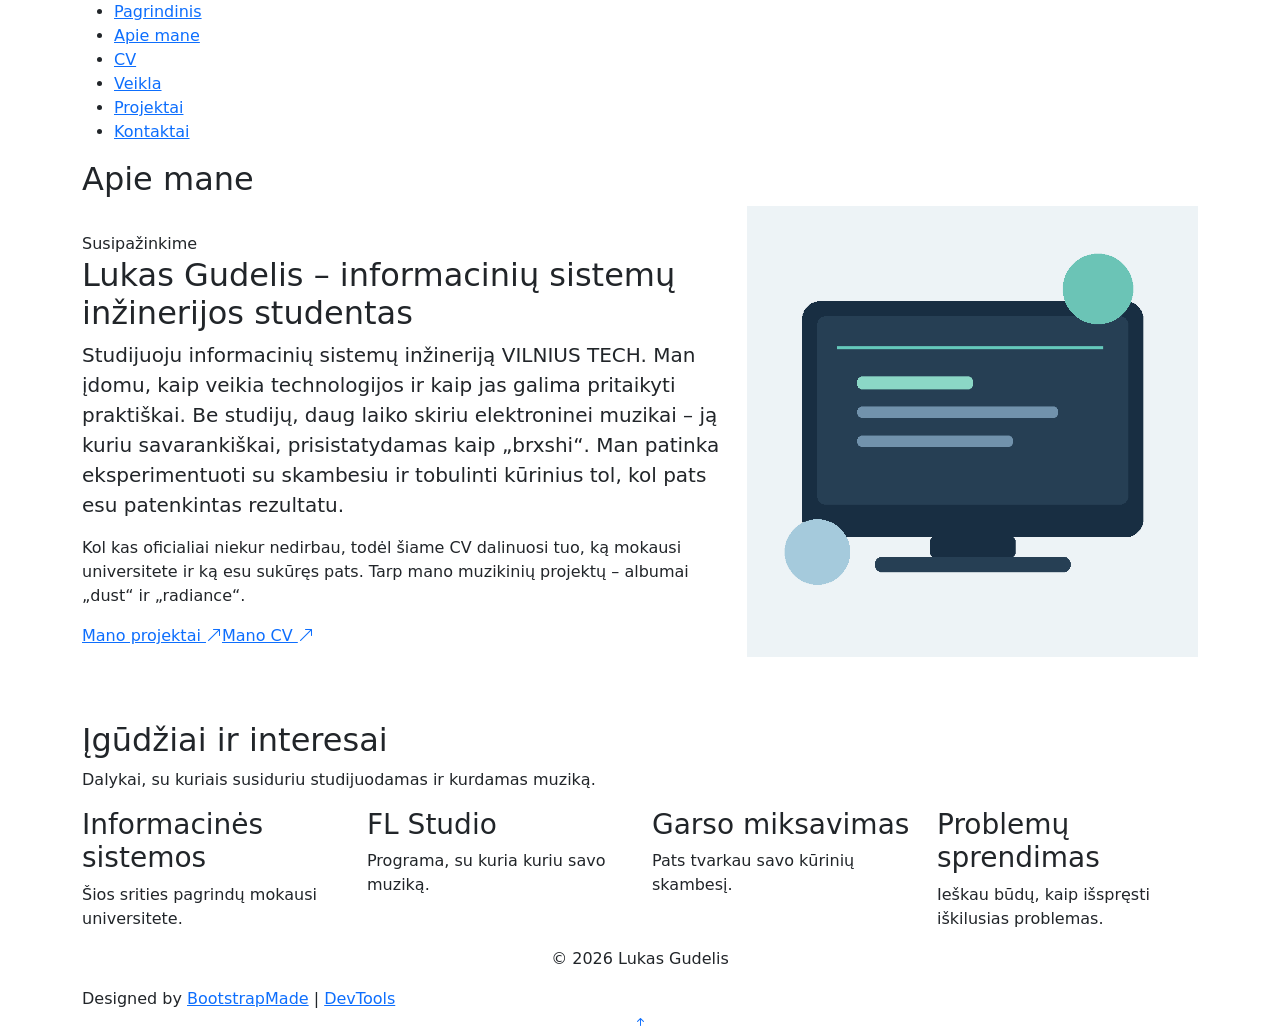
==== about.html @ fb1beeab "Pataisyti failai." ====
<!DOCTYPE html>

<html lang="lt">
<head>
<meta charset="utf-8"/>
<meta content="width=device-width, initial-scale=1.0" name="viewport"/>
<title>Apie mane – Lukas Gudelis</title>
<meta content="Lukas Gudelis CV puslapis" name="description"/>
<meta content="" name="keywords"/>
<!-- Favicons -->
<link href="assets/img/cv-favicon.png" rel="icon"/>
<link href="assets/img/apple-touch-icon.png" rel="apple-touch-icon"/>
<!-- Fonts -->
<link href="https://fonts.googleapis.com" rel="preconnect"/>
<link crossorigin="" href="https://fonts.gstatic.com" rel="preconnect"/>
<link href="https://fonts.googleapis.com/css2?family=Roboto:ital,wght@0,100;0,300;0,400;0,500;0,700;0,900;1,100;1,300;1,400;1,500;1,700;1,900&amp;family=Poppins:ital,wght@0,100;0,200;0,300;0,400;0,500;0,600;0,700;0,800;0,900;1,100;1,200;1,300;1,400;1,500;1,600;1,700;1,800;1,900&amp;family=Raleway:ital,wght@0,100;0,200;0,300;0,400;0,500;0,600;0,700;0,800;0,900;1,100;1,200;1,300;1,400;1,500;1,600;1,700;1,800;1,900&amp;display=swap" rel="stylesheet"/>
<!-- Vendor CSS Files -->
<link href="assets/vendor/bootstrap/css/bootstrap.min.css" rel="stylesheet"/>
<link href="assets/vendor/bootstrap-icons/bootstrap-icons.css" rel="stylesheet"/>
<link href="assets/vendor/aos/aos.css" rel="stylesheet"/>
<link href="assets/vendor/swiper/swiper-bundle.min.css" rel="stylesheet"/>
<link href="assets/vendor/glightbox/css/glightbox.min.css" rel="stylesheet"/>
<!-- Main CSS File -->
<link href="assets/css/main.css" rel="stylesheet"/>
<!-- =======================================================
  * Template Name: FolioOne
  * Template URL: https://bootstrapmade.com/folioone-bootstrap-portfolio-website-template/
  * Updated: Aug 23 2025 with Bootstrap v5.3.7
  * Author: BootstrapMade.com
  * License: https://bootstrapmade.com/license/
  ======================================================== -->
<meta content="Lukas Gudelis" name="author"/></head>
<body class="about-page">
<header class="header d-flex align-items-center light-background sticky-top" id="header">
<div class="container position-relative d-flex align-items-center justify-content-between">
<!-- <a href="index.html" class="logo d-flex align-items-center me-auto me-xl-0">
      <img src="assets/img/logo.webp" alt="">
      <h1 class="sitename">FolioOne</h1> 
    </a> -->
<nav class="navmenu" id="navmenu">
<ul>
<li><a href="index.html">Pagrindinis</a></li>
<li><a class="active" href="about.html">Apie mane</a></li>
<li><a href="resume.html">CV</a></li>
<li><a href="services.html">Veikla</a></li>
<li><a href="portfolio.html">Projektai</a></li>
<li><a href="contact.html">Kontaktai</a></li>
</ul>
<i class="mobile-nav-toggle d-xl-none bi bi-list"></i>
</nav>
<div class="header-social-links">




</div>
</div>
</header>
<main class="main"><section class="about section" id="about"><div class="container section-title" data-aos="fade-up"><h2>Apie mane</h2></div><div class="container" data-aos="fade-up"><div class="row align-items-center justify-content-between gy-5 mb-5"><div class="col-lg-7"><div class="intro-content"><span class="eyebrow">Susipažinkime</span><h2 class="headline">Lukas Gudelis – informacinių sistemų inžinerijos studentas</h2><p class="lead">Studijuoju informacinių sistemų inžineriją VILNIUS TECH. Man įdomu, kaip veikia technologijos ir kaip jas galima pritaikyti praktiškai. Be studijų, daug laiko skiriu elektroninei muzikai – ją kuriu savarankiškai, prisistatydamas kaip „brxshi“. Man patinka eksperimentuoti su skambesiu ir tobulinti kūrinius tol, kol pats esu patenkintas rezultatu.</p><p>Kol kas oficialiai niekur nedirbau, todėl šiame CV dalinuosi tuo, ką mokausi universitete ir ką esu sukūręs pats. Tarp mano muzikinių projektų – albumai „dust“ ir „radiance“.</p><div class="cta-group"><a class="btn-ghost" href="portfolio.html">Mano projektai <i class="bi bi-arrow-up-right"></i></a><a class="link-underline" href="resume.html">Mano CV <i class="bi bi-arrow-up-right"></i></a></div></div></div><div class="col-lg-5"><figure class="profile-figure text-center text-lg-end"><img alt="Informacinių technologijų iliustracija" class="img-fluid profile-photo" src="assets/img/cv-illustration.png"/></figure></div></div></div></section><section class="skills section"><div class="container section-title"><h2>Įgūdžiai ir interesai</h2><p>Dalykai, su kuriais susiduriu studijuodamas ir kurdamas muziką.</p></div><div class="container"><div class="row g-4"><div class="col-md-6 col-lg-3"><div class="skill-box"><h3>Informacinės sistemos</h3><p>Šios srities pagrindų mokausi universitete.</p></div></div><div class="col-md-6 col-lg-3"><div class="skill-box"><h3>FL Studio</h3><p>Programa, su kuria kuriu savo muziką.</p></div></div><div class="col-md-6 col-lg-3"><div class="skill-box"><h3>Garso miksavimas</h3><p>Pats tvarkau savo kūrinių skambesį.</p></div></div><div class="col-md-6 col-lg-3"><div class="skill-box"><h3>Problemų sprendimas</h3><p>Ieškau būdų, kaip išspręsti iškilusias problemas.</p></div></div></div></div></section></main>
<footer class="footer" id="footer">
<div class="container">
<div class="copyright text-center">
<p>© 2026 Lukas Gudelis</p>
</div>
<div class="social-links d-flex justify-content-center">




</div>
<div class="credits">
<!-- All the links in the footer should remain intact. -->
<!-- You can delete the links only if you've purchased the pro version. -->
<!-- Licensing information: https://bootstrapmade.com/license/ -->
<!-- Purchase the pro version with working PHP/AJAX contact form: [buy-url] -->
        Designed by <a href="https://bootstrapmade.com/">BootstrapMade</a> | <a href="https://bootstrapmade.com/tools/">DevTools</a>
</div>
</div>
</footer>
<!-- Scroll Top -->
<a class="scroll-top d-flex align-items-center justify-content-center" href="#" id="scroll-top"><i class="bi bi-arrow-up-short"></i></a>
<!-- Preloader -->
<div id="preloader"></div>
<!-- Vendor JS Files -->
<script src="assets/vendor/bootstrap/js/bootstrap.bundle.min.js"></script>
<script src="assets/vendor/php-email-form/validate.js"></script>
<script src="assets/vendor/aos/aos.js"></script>
<script src="assets/vendor/typed.js/typed.umd.js"></script>
<script src="assets/vendor/waypoints/noframework.waypoints.js"></script>
<script src="assets/vendor/purecounter/purecounter_vanilla.js"></script>
<script src="assets/vendor/swiper/swiper-bundle.min.js"></script>
<script src="assets/vendor/imagesloaded/imagesloaded.pkgd.min.js"></script>
<script src="assets/vendor/isotope-layout/isotope.pkgd.min.js"></script>
<script src="assets/vendor/glightbox/js/glightbox.min.js"></script>
<!-- Main JS File -->
<script src="assets/js/main.js"></script>
</body>
</html>
---- assets/css/main.css ----
/**
* Template Name: FolioOne
* Template URL: https://bootstrapmade.com/folioone-bootstrap-portfolio-website-template/
* Updated: Aug 23 2025 with Bootstrap v5.3.7
* Author: BootstrapMade.com
* License: https://bootstrapmade.com/license/
*/

/*--------------------------------------------------------------
# Font & Color Variables
# Help: https://bootstrapmade.com/color-system/
--------------------------------------------------------------*/
/* Fonts */
:root {
  --default-font: "Roboto",  system-ui, -apple-system, "Segoe UI", Roboto, "Helvetica Neue", Arial, "Noto Sans", "Liberation Sans", sans-serif, "Apple Color Emoji", "Segoe UI Emoji", "Segoe UI Symbol", "Noto Color Emoji";
  --heading-font: "Raleway",  sans-serif;
  --nav-font: "Poppins",  sans-serif;
}

/* Global Colors - The following color variables are used throughout the website. Updating them here will change the color scheme of the entire website */
:root { 
  --background-color: #101a20; /* Background color for the entire website, including individual sections */
  --default-color: #e7f2f7; /* Default color used for the majority of the text content across the entire website */
  --heading-color: #ffffff; /* Color for headings, subheadings and title throughout the website */
  --accent-color: #1387c1; /* Accent color that represents your brand on the website. It's used for buttons, links, and other elements that need to stand out */
  --surface-color: #141f26; /* The surface color is used as a background of boxed elements within sections, such as cards, icon boxes, or other elements that require a visual separation from the global background. */
  --contrast-color: #ffffff; /* Contrast color for text, ensuring readability against backgrounds of accent, heading, or default colors. */
}

/* Nav Menu Colors - The following color variables are used specifically for the navigation menu. They are separate from the global colors to allow for more customization options */
:root {
  --nav-color: #ffffff;  /* The default color of the main navmenu links */
  --nav-hover-color: #1387c1; /* Applied to main navmenu links when they are hovered over or active */
  --nav-mobile-background-color: #213642; /* Used as the background color for mobile navigation menu */
  --nav-dropdown-background-color: #051117; /* Used as the background color for dropdown items that appear when hovering over primary navigation items */
  --nav-dropdown-color: #e7f2f7; /* Used for navigation links of the dropdown items in the navigation menu. */
  --nav-dropdown-hover-color: #1387c1; /* Similar to --nav-hover-color, this color is applied to dropdown navigation links when they are hovered over. */
}

/* Color Presets - These classes override global colors when applied to any section or element, providing reuse of the sam color scheme. */

.light-background {
  --background-color: #142027;
  --surface-color: #325264;
}

.dark-background {
  --background-color: #0b1419;
  --default-color: #ffffff;
  --heading-color: #ffffff;
  --surface-color: #252525;
  --contrast-color: #ffffff;
}

/* Smooth scroll */
:root {
  scroll-behavior: smooth;
}

/*--------------------------------------------------------------
# General Styling & Shared Classes
--------------------------------------------------------------*/
body {
  color: var(--default-color);
  background-color: var(--background-color);
  font-family: var(--default-font);
}

a {
  color: var(--accent-color);
  text-decoration: none;
  transition: 0.3s;
}

a:hover {
  color: color-mix(in srgb, var(--accent-color), transparent 25%);
  text-decoration: none;
}

h1,
h2,
h3,
h4,
h5,
h6 {
  color: var(--heading-color);
  font-family: var(--heading-font);
}

/* PHP Email Form Messages
------------------------------*/
.php-email-form .error-message {
  display: none;
  background: #df1529;
  color: #ffffff;
  text-align: left;
  padding: 15px;
  margin-bottom: 24px;
  font-weight: 600;
}

.php-email-form .sent-message {
  display: none;
  color: #ffffff;
  background: #059652;
  text-align: center;
  padding: 15px;
  margin-bottom: 24px;
  font-weight: 600;
}

.php-email-form .loading {
  display: none;
  background: var(--surface-color);
  text-align: center;
  padding: 15px;
  margin-bottom: 24px;
}

.php-email-form .loading:before {
  content: "";
  display: inline-block;
  border-radius: 50%;
  width: 24px;
  height: 24px;
  margin: 0 10px -6px 0;
  border: 3px solid var(--accent-color);
  border-top-color: var(--surface-color);
  animation: php-email-form-loading 1s linear infinite;
}

@keyframes php-email-form-loading {
  0% {
    transform: rotate(0deg);
  }

  100% {
    transform: rotate(360deg);
  }
}

/*--------------------------------------------------------------
# Global Header
--------------------------------------------------------------*/
.header {
  --background-color: rgba(255, 255, 255, 0);
  color: var(--default-color);
  background-color: var(--background-color);
  padding: 15px 0;
  transition: all 0.5s;
  z-index: 997;
  border-bottom: 1px solid color-mix(in srgb, var(--default-color), transparent 92%);
}

.header .logo {
  line-height: 1;
}

.header .logo img {
  max-height: 36px;
  margin-right: 8px;
}

.header .logo h1 {
  font-size: 32px;
  margin: 0;
  font-weight: 400;
  color: var(--heading-color);
}

.header .header-social-links {
  padding-right: 15px;
}

.header .header-social-links a {
  color: color-mix(in srgb, var(--default-color), transparent 40%);
  padding-left: 6px;
  display: inline-block;
  transition: 0.3s;
  font-size: 16px;
}

.header .header-social-links a:hover {
  color: var(--default-color);
}

.header .header-social-links a i {
  line-height: 0px;
}

@media (max-width: 1200px) {
  .header .logo {
    order: 1;
  }

  .header .header-social-links {
    order: 2;
  }

  .header .navmenu {
    order: 3;
  }
}

/* Global Header on Scroll
------------------------------*/
.scrolled .header {
  --background-color: rgba(16, 26, 32, 0.9);
}

/*--------------------------------------------------------------
# Navigation Menu
--------------------------------------------------------------*/
/* Desktop Navigation */
@media (min-width: 1200px) {
  .navmenu {
    padding: 0;
  }

  .navmenu ul {
    margin: 0;
    padding: 0;
    display: flex;
    list-style: none;
    align-items: center;
  }

  .navmenu li {
    position: relative;
  }

  .navmenu>ul>li {
    white-space: nowrap;
    padding: 15px 28px 15px 0;
  }

  .navmenu>ul>li:last-child {
    padding-right: 0;
  }

  .navmenu a,
  .navmenu a:focus {
    color: var(--nav-color);
    font-size: 15px;
    padding: 0 2px;
    font-family: var(--nav-font);
    font-weight: 400;
    display: flex;
    align-items: center;
    justify-content: space-between;
    white-space: nowrap;
    transition: 0.3s;
    position: relative;
  }

  .navmenu a i,
  .navmenu a:focus i {
    font-size: 12px;
    line-height: 0;
    margin-left: 5px;
    transition: 0.3s;
  }

  .navmenu>ul>li>a:before {
    content: "";
    position: absolute;
    height: 2px;
    bottom: -6px;
    left: 0;
    background-color: var(--nav-hover-color);
    visibility: hidden;
    width: 0px;
    transition: all 0.3s ease-in-out 0s;
  }

  .navmenu a:hover:before,
  .navmenu li:hover>a:before,
  .navmenu .active:before {
    visibility: visible;
    width: 25px;
  }

  .navmenu li:hover>a,
  .navmenu .active,
  .navmenu .active:focus {
    color: var(--nav-hover-color);
  }

  .navmenu .dropdown ul {
    margin: 0;
    padding: 10px 0;
    background: var(--nav-dropdown-background-color);
    display: block;
    position: absolute;
    visibility: hidden;
    left: -5px;
    top: 130%;
    opacity: 0;
    transition: 0.3s;
    border-radius: 4px;
    z-index: 99;
    box-shadow: 0px 0px 30px rgba(0, 0, 0, 0.1);
  }

  .navmenu .dropdown ul li {
    min-width: 200px;
  }

  .navmenu .dropdown ul a {
    padding: 10px 20px;
    font-size: 15px;
    text-transform: none;
    color: var(--nav-dropdown-color);
  }

  .navmenu .dropdown ul a i {
    font-size: 12px;
  }

  .navmenu .dropdown ul a:hover,
  .navmenu .dropdown ul .active:hover,
  .navmenu .dropdown ul li:hover>a {
    color: var(--nav-dropdown-hover-color);
  }

  .navmenu .dropdown:hover>ul {
    opacity: 1;
    top: 100%;
    visibility: visible;
  }

  .navmenu .dropdown .dropdown ul {
    top: 0;
    left: -90%;
    visibility: hidden;
  }

  .navmenu .dropdown .dropdown:hover>ul {
    opacity: 1;
    top: 0;
    left: -100%;
    visibility: visible;
  }
}

/* Mobile Navigation */
@media (max-width: 1199px) {
  .mobile-nav-toggle {
    color: var(--nav-color);
    font-size: 28px;
    line-height: 0;
    margin-right: 10px;
    cursor: pointer;
    transition: color 0.3s;
  }

  .navmenu {
    padding: 0;
    z-index: 9997;
  }

  .navmenu ul {
    display: none;
    list-style: none;
    position: absolute;
    inset: 60px 20px 20px 20px;
    padding: 10px 0;
    margin: 0;
    border-radius: 6px;
    background-color: var(--nav-mobile-background-color);
    border: 1px solid color-mix(in srgb, var(--default-color), transparent 90%);
    box-shadow: none;
    overflow-y: auto;
    transition: 0.3s;
    z-index: 9998;
  }

  .navmenu a,
  .navmenu a:focus {
    color: var(--nav-dropdown-color);
    padding: 10px 20px;
    font-family: var(--nav-font);
    font-size: 17px;
    font-weight: 500;
    display: flex;
    align-items: center;
    justify-content: space-between;
    white-space: nowrap;
    transition: 0.3s;
  }

  .navmenu a i,
  .navmenu a:focus i {
    font-size: 12px;
    line-height: 0;
    margin-left: 5px;
    width: 30px;
    height: 30px;
    display: flex;
    align-items: center;
    justify-content: center;
    border-radius: 50%;
    transition: 0.3s;
    background-color: color-mix(in srgb, var(--accent-color), transparent 90%);
  }

  .navmenu a i:hover,
  .navmenu a:focus i:hover {
    background-color: var(--accent-color);
    color: var(--contrast-color);
  }

  .navmenu a:hover,
  .navmenu .active,
  .navmenu .active:focus {
    color: var(--nav-dropdown-hover-color);
  }

  .navmenu .active i,
  .navmenu .active:focus i {
    background-color: var(--accent-color);
    color: var(--contrast-color);
    transform: rotate(180deg);
  }

  .navmenu .dropdown ul {
    position: static;
    display: none;
    z-index: 99;
    padding: 10px 0;
    margin: 10px 20px;
    background-color: var(--nav-dropdown-background-color);
    transition: all 0.5s ease-in-out;
  }

  .navmenu .dropdown ul ul {
    background-color: rgba(33, 37, 41, 0.1);
  }

  .navmenu .dropdown>.dropdown-active {
    display: block;
    background-color: rgba(33, 37, 41, 0.03);
  }

  .mobile-nav-active {
    overflow: hidden;
  }

  .mobile-nav-active .mobile-nav-toggle {
    color: #fff;
    position: absolute;
    font-size: 32px;
    top: 15px;
    right: 15px;
    margin-right: 0;
    z-index: 9999;
  }

  .mobile-nav-active .navmenu {
    position: fixed;
    overflow: hidden;
    inset: 0;
    background: rgba(33, 37, 41, 0.8);
    transition: 0.3s;
  }

  .mobile-nav-active .navmenu>ul {
    display: block;
  }
}

/*--------------------------------------------------------------
# Global Footer
--------------------------------------------------------------*/
.footer {
  color: var(--default-color);
  background-color: var(--background-color);
  font-size: 14px;
  padding: 40px 0;
  position: relative;
  border-top: 1px solid color-mix(in srgb, var(--default-color), transparent 92%);
}

.footer .copyright p {
  margin-bottom: 0;
}

.footer .social-links {
  margin-top: 20px;
}

.footer .social-links a {
  display: flex;
  align-items: center;
  justify-content: center;
  width: 40px;
  height: 40px;
  border-radius: 50%;
  border: 1px solid color-mix(in srgb, var(--default-color), transparent 50%);
  font-size: 16px;
  color: color-mix(in srgb, var(--default-color), transparent 50%);
  margin: 0 5px;
  transition: 0.3s;
}

.footer .social-links a:hover {
  color: var(--accent-color);
  border-color: var(--accent-color);
}

.footer .credits {
  margin-top: 10px;
  font-size: 13px;
  text-align: center;
}

/*--------------------------------------------------------------
# Preloader
--------------------------------------------------------------*/
#preloader {
  position: fixed;
  inset: 0;
  z-index: 9999;
  overflow: hidden;
  background-color: var(--background-color);
  transition: all 0.6s ease-out;
  width: 100%;
  height: 100vh;
}

#preloader:before,
#preloader:after {
  content: "";
  position: absolute;
  border: 4px solid var(--accent-color);
  border-radius: 50%;
  animation: animate-preloader 2s cubic-bezier(0, 0.2, 0.8, 1) infinite;
}

#preloader:after {
  animation-delay: -0.5s;
}

@keyframes animate-preloader {
  0% {
    width: 10px;
    height: 10px;
    top: calc(50% - 5px);
    left: calc(50% - 5px);
    opacity: 1;
  }

  100% {
    width: 72px;
    height: 72px;
    top: calc(50% - 36px);
    left: calc(50% - 36px);
    opacity: 0;
  }
}

/*--------------------------------------------------------------
# Scroll Top Button
--------------------------------------------------------------*/
.scroll-top {
  position: fixed;
  visibility: hidden;
  opacity: 0;
  right: 15px;
  bottom: -15px;
  z-index: 99999;
  background-color: var(--accent-color);
  width: 44px;
  height: 44px;
  border-radius: 50px;
  transition: all 0.4s;
}

.scroll-top i {
  font-size: 24px;
  color: var(--contrast-color);
  line-height: 0;
}

.scroll-top:hover {
  background-color: color-mix(in srgb, var(--accent-color), transparent 20%);
  color: var(--contrast-color);
}

.scroll-top.active {
  visibility: visible;
  opacity: 1;
  bottom: 15px;
}

/*--------------------------------------------------------------
# Disable aos animation delay on mobile devices
--------------------------------------------------------------*/
@media screen and (max-width: 768px) {
  [data-aos-delay] {
    transition-delay: 0 !important;
  }
}

/*--------------------------------------------------------------
# Global Page Titles & Breadcrumbs
--------------------------------------------------------------*/
.page-title {
  color: var(--default-color);
  background-color: var(--background-color);
  position: relative;
}

.page-title .heading {
  padding: 80px 0;
  border-top: 1px solid color-mix(in srgb, var(--default-color), transparent 90%);
}

.page-title .heading h1 {
  font-size: 38px;
  font-weight: 700;
}

.page-title nav {
  background-color: color-mix(in srgb, var(--default-color), transparent 96%);
  padding: 20px 0;
}

.page-title nav ol {
  display: flex;
  flex-wrap: wrap;
  list-style: none;
  padding: 0;
  margin: 0;
  font-size: 16px;
  font-weight: 400;
}

.page-title nav ol li+li {
  padding-left: 10px;
}

.page-title nav ol li+li::before {
  content: "/";
  display: inline-block;
  padding-right: 10px;
  color: color-mix(in srgb, var(--default-color), transparent 70%);
}

/*--------------------------------------------------------------
# Global Sections
--------------------------------------------------------------*/
section,
.section {
  color: var(--default-color);
  background-color: var(--background-color);
  padding: 60px 0;
  scroll-margin-top: 100px;
  overflow: clip;
}

@media (max-width: 1199px) {

  section,
  .section {
    scroll-margin-top: 66px;
  }
}

/*--------------------------------------------------------------
# Global Section Titles
--------------------------------------------------------------*/
.section-title {
  text-align: center;
  padding-bottom: 60px;
  position: relative;
}

.section-title h2 {
  font-size: 3.5rem;
  font-weight: 400;
  line-height: 1.2;
  color: var(--heading-color);
  margin-bottom: 1.5rem;
  letter-spacing: -1px;
}

@media (max-width: 768px) {
  .section-title h2 {
    font-size: 2.5rem;
  }
}

.section-title p {
  font-size: 1.125rem;
  line-height: 1.8;
  color: color-mix(in srgb, var(--default-color), transparent 25%);
  max-width: 900px;
  margin: 0 auto;
  text-wrap: balance;
}

/*--------------------------------------------------------------
# Hero Section
--------------------------------------------------------------*/
.hero {
  padding: 80px 0;
  min-height: 100vh;
  display: flex;
  align-items: center;
}

.hero .hero-content h1 {
  font-size: 3.5rem;
  font-weight: 700;
  margin-bottom: 1rem;
  line-height: 1.2;
}

.hero .hero-content h1 .highlight {
  color: var(--accent-color);
  position: relative;
}

.hero .hero-content h1 .highlight::after {
  content: "";
  position: absolute;
  bottom: 0;
  left: 0;
  width: 100%;
  height: 3px;
  background: linear-gradient(90deg, var(--accent-color), color-mix(in srgb, var(--accent-color), transparent 50%));
  border-radius: 2px;
}

@media (max-width: 768px) {
  .hero .hero-content h1 {
    font-size: 2.5rem;
  }
}

.hero .hero-content h2 {
  font-size: 1.5rem;
  font-weight: 400;
  margin-bottom: 2rem;
  color: color-mix(in srgb, var(--default-color), transparent 20%);
}

.hero .hero-content h2 .typed {
  color: var(--accent-color);
  font-weight: 600;
}

@media (max-width: 768px) {
  .hero .hero-content h2 {
    font-size: 1.25rem;
  }
}

.hero .hero-content p {
  font-size: 1.1rem;
  line-height: 1.6;
  margin-bottom: 2.5rem;
  color: color-mix(in srgb, var(--default-color), transparent 30%);
}

.hero .hero-actions {
  display: flex;
  gap: 1rem;
  margin-bottom: 3rem;
}

.hero .hero-actions .btn {
  padding: 12px 30px;
  border-radius: 50px;
  font-weight: 600;
  text-decoration: none;
  transition: all 0.3s ease;
  border: 2px solid;
}

.hero .hero-actions .btn.btn-primary {
  background: var(--accent-color);
  color: var(--contrast-color);
  border-color: var(--accent-color);
}

.hero .hero-actions .btn.btn-primary:hover {
  background: color-mix(in srgb, var(--accent-color), black 15%);
  border-color: color-mix(in srgb, var(--accent-color), black 15%);
  transform: translateY(-2px);
}

.hero .hero-actions .btn.btn-outline {
  background: transparent;
  color: var(--accent-color);
  border-color: var(--accent-color);
}

.hero .hero-actions .btn.btn-outline:hover {
  transform: translateY(-2px);
}

@media (max-width: 576px) {
  .hero .hero-actions {
    flex-direction: column;
  }

  .hero .hero-actions .btn {
    text-align: center;
  }
}

.hero .social-links {
  display: flex;
  gap: 1rem;
}

.hero .social-links a {
  width: 45px;
  height: 45px;
  background: var(--surface-color);
  border-radius: 50%;
  display: flex;
  align-items: center;
  justify-content: center;
  color: var(--default-color);
  font-size: 1.2rem;
  transition: all 0.3s ease;
}

.hero .social-links a:hover {
  background: var(--accent-color);
  color: var(--contrast-color);
  transform: translateY(-3px);
  box-shadow: 0 8px 25px color-mix(in srgb, var(--accent-color), transparent 70%);
}

.hero .hero-image {
  position: relative;
}

.hero .hero-image .image-wrapper {
  position: relative;
  max-width: 450px;
  margin: 0 auto;
}

.hero .hero-image .image-wrapper img {
  border-radius: 20px;
  box-shadow: 0 5px 15px color-mix(in srgb, var(--default-color), transparent 95%);
  transition: transform 0.3s ease;
}

.hero .hero-image .image-wrapper img:hover {
  transform: scale(1.02);
}

.hero .hero-image .floating-elements {
  position: absolute;
  top: 0;
  left: 0;
  right: 0;
  bottom: 0;
  pointer-events: none;
}

.hero .hero-image .floating-elements .floating-card {
  position: absolute;
  background: var(--surface-color);
  padding: 15px 20px;
  border-radius: 15px;
  box-shadow: 0 10px 30px color-mix(in srgb, var(--default-color), transparent 90%);
  display: flex;
  align-items: center;
  gap: 10px;
  font-weight: 600;
  animation: float 3s ease-in-out infinite;
}

.hero .hero-image .floating-elements .floating-card i {
  font-size: 1.5rem;
  color: var(--accent-color);
}

.hero .hero-image .floating-elements .floating-card.design {
  top: 10%;
  right: -10%;
  animation-delay: 0s;
}

.hero .hero-image .floating-elements .floating-card.code {
  bottom: 30%;
  left: -15%;
  animation-delay: 1s;
}

.hero .hero-image .floating-elements .floating-card.creativity {
  top: 60%;
  right: -5%;
  animation-delay: 2s;
}

@media (max-width: 992px) {
  .hero .hero-image .floating-elements .floating-card {
    display: none;
  }
}

@keyframes float {

  0%,
  100% {
    transform: translateY(0px);
  }

  50% {
    transform: translateY(-10px);
  }
}

@media (max-width: 992px) {
  .hero .hero-content {
    text-align: center;
    margin-bottom: 3rem;
  }
}

/*--------------------------------------------------------------
# About Section
--------------------------------------------------------------*/
.about .intro-content .eyebrow {
  display: inline-block;
  letter-spacing: 0.12em;
  text-transform: uppercase;
  font-size: 12px;
  color: color-mix(in srgb, var(--default-color), transparent 40%);
  margin-bottom: 16px;
}

.about .intro-content .headline {
  font-family: var(--heading-font);
  font-weight: 300;
  line-height: 1.2;
  font-size: clamp(28px, 4vw, 44px);
  margin: 0 0 24px 0;
}

.about .intro-content .lead {
  font-size: 18px;
  line-height: 1.8;
  color: color-mix(in srgb, var(--default-color), transparent 10%);
  margin-bottom: 24px;
}

.about .intro-content p {
  line-height: 1.8;
  margin-bottom: 24px;
  color: color-mix(in srgb, var(--default-color), transparent 5%);
}

.about .intro-content .cta-group {
  display: flex;
  gap: 24px;
  align-items: center;
  margin-top: 24px;
}

.about .intro-content .cta-group .btn-ghost {
  display: inline-flex;
  align-items: center;
  gap: 8px;
  padding: 12px 18px;
  border-radius: 6px;
  color: var(--accent-color);
  background: color-mix(in srgb, var(--accent-color), transparent 92%);
  border: 1px solid color-mix(in srgb, var(--accent-color), transparent 70%);
  transition: 0.3s ease-in-out;
}

.about .intro-content .cta-group .btn-ghost:hover,
.about .intro-content .cta-group .btn-ghost:focus {
  color: var(--contrast-color);
  background: var(--accent-color);
  border-color: var(--accent-color);
  outline: none;
  box-shadow: 0 0 0 3px color-mix(in srgb, var(--accent-color), transparent 70%);
}

.about .intro-content .cta-group .link-underline {
  display: inline-flex;
  align-items: center;
  gap: 8px;
  position: relative;
  color: var(--accent-color);
  padding-bottom: 4px;
  transition: 0.3s ease-in-out;
}

.about .intro-content .cta-group .link-underline::after {
  content: "";
  position: absolute;
  left: 0;
  right: 0;
  bottom: 0;
  height: 1px;
  background: color-mix(in srgb, var(--accent-color), transparent 40%);
  transform: scaleX(0.4);
  transform-origin: left;
  transition: 0.3s ease-in-out;
}

.about .intro-content .cta-group .link-underline:hover,
.about .intro-content .cta-group .link-underline:focus {
  color: color-mix(in srgb, var(--accent-color), transparent 10%);
  outline: none;
}

.about .intro-content .cta-group .link-underline:hover::after,
.about .intro-content .cta-group .link-underline:focus::after {
  transform: scaleX(1);
}

.about .profile-figure {
  margin: 0;
}

.about .profile-figure .profile-photo {
  width: 88%;
  max-width: 440px;
  border-radius: 18px;
  box-shadow: 0 10px 30px color-mix(in srgb, var(--default-color), transparent 92%);
  transform: translateY(0);
  transition: transform 0.3s ease-in-out;
}

.about .profile-figure .profile-caption {
  margin-top: 24px;
  display: flex;
  align-items: center;
  justify-content: center;
}

.about .profile-figure .profile-caption .meta {
  font-size: 14px;
  color: color-mix(in srgb, var(--default-color), transparent 20%);
}

.about .profile-figure .profile-caption .meta .funfact {
  font-size: 13px;
  margin-top: 4px;
  color: color-mix(in srgb, var(--default-color), transparent 35%);
}

.about .profile-figure:hover .profile-photo {
  transform: translateY(-4px);
}

.about .skill-item {
  padding: 24px;
  border-radius: 6px;
  transition: 0.3s ease-in-out;
  background: color-mix(in srgb, var(--surface-color), var(--accent-color) 2%);
  border: 1px solid color-mix(in srgb, var(--default-color), transparent 88%);
  height: 100%;
}

.about .skill-item i {
  font-size: 24px;
  color: var(--accent-color);
  margin-bottom: 16px;
  display: inline-block;
}

.about .skill-item h3 {
  font-size: 16px;
  margin-bottom: 6px;
  font-weight: 500;
}

.about .skill-item p {
  margin: 0;
  font-size: 14px;
  color: color-mix(in srgb, var(--default-color), transparent 25%);
}

.about .skill-item:hover {
  transform: translateY(-3px);
  border-color: color-mix(in srgb, var(--accent-color), transparent 60%);
  box-shadow: 0 10px 30px color-mix(in srgb, var(--default-color), transparent 92%);
}

.about .timeline-item {
  position: relative;
  padding-left: 26px;
}

.about .timeline-item time {
  display: inline-block;
  font-size: 12px;
  letter-spacing: 0.08em;
  text-transform: uppercase;
  color: color-mix(in srgb, var(--default-color), transparent 45%);
  margin-bottom: 6px;
}

.about .timeline-item h4 {
  font-size: 18px;
  font-weight: 400;
  margin: 0 0 6px;
}

.about .timeline-item p {
  font-size: 14px;
  color: color-mix(in srgb, var(--default-color), transparent 25%);
  margin: 0;
}

.about .timeline-item .dot {
  position: absolute;
  left: 0;
  top: 4px;
  width: 10px;
  height: 10px;
  border-radius: 50%;
  background: var(--accent-color);
  box-shadow: 0 0 0 6px color-mix(in srgb, var(--accent-color), transparent 80%);
}

.about .personal-quote {
  padding: 24px 0;
}

.about .personal-quote p {
  font-family: var(--heading-font);
  font-weight: 300;
  font-size: clamp(20px, 3vw, 28px);
  line-height: 1.5;
  color: color-mix(in srgb, var(--default-color), transparent 5%);
  margin: 0 auto;
  max-width: 800px;
}

.about .fact-pill {
  display: flex;
  align-items: center;
  justify-content: center;
  gap: 10px;
  padding: 10px 14px;
  border-radius: 999px;
  border: 1px solid color-mix(in srgb, var(--default-color), transparent 85%);
  background: var(--surface-color);
  color: color-mix(in srgb, var(--default-color), transparent 10%);
  transition: 0.3s ease-in-out;
}

.about .fact-pill i {
  color: var(--accent-color);
}

.about .fact-pill span {
  font-size: 14px;
}

.about .fact-pill:hover {
  transform: translateY(-2px);
  border-color: color-mix(in srgb, var(--accent-color), transparent 60%);
  box-shadow: 0 10px 30px color-mix(in srgb, var(--default-color), transparent 92%);
}

.about .fact-pill:focus-within {
  box-shadow: 0 0 0 3px color-mix(in srgb, var(--accent-color), transparent 70%);
}

@media (max-width: 992px) {
  .about .profile-figure {
    text-align: center !important;
  }

  .about .profile-figure .profile-photo {
    width: 72%;
  }

  .about .intro-content .cta-group {
    flex-wrap: wrap;
  }
}

@media (max-width: 576px) {
  .about .profile-figure .profile-photo {
    width: 100%;
  }
}

/*--------------------------------------------------------------
# Skills Section
--------------------------------------------------------------*/
.skills .skill-box {
  background-color: var(--surface-color);
  padding: 2rem;
  border-radius: 8px;
  box-shadow: 0 0 20px rgba(0, 0, 0, 0.05);
}

.skills .skill-box h3 {
  font-size: 1.2rem;
  margin-bottom: 1rem;
  font-weight: 600;
}

.skills .skill-box p {
  font-size: 0.9rem;
  margin-bottom: 0.8rem;
  opacity: 0.6;
}

.skills .skill-box .progress {
  background-color: color-mix(in srgb, var(--accent-color), transparent 85%);
  border-radius: 50px;
  height: 8px;
  margin-top: 5px;
  overflow: hidden;
}

.skills .skill-box .progress .progress-bar {
  background-color: var(--accent-color);
  height: 100%;
  position: relative;
  border-radius: 50px;
  transition: 0.9s;
  width: 1px;
}

/*--------------------------------------------------------------
# Stats Section
--------------------------------------------------------------*/
.stats .avatars {
  position: relative;
}

.stats .avatars img {
  width: 60px;
  height: 60px;
  border: 3px solid var(--accent-color);
  margin-right: -15px;
  transition: transform 0.3s ease;
}

.stats .avatars img:hover {
  transform: translateY(-5px);
  z-index: 2;
}

.stats .counters h2 {
  color: var(--heading-color);
  font-size: 48px;
  font-weight: 700;
  margin-bottom: 10px;
}

.stats .counters h2 span {
  display: inline-block;
}

.stats .counters p {
  color: var(--default-color);
  font-size: 18px;
  margin: 0;
  opacity: 0.9;
}

@media (max-width: 991px) {
  .stats .row {
    text-align: center;
  }

  .stats .avatars {
    justify-content: center;
    margin-bottom: 40px;
  }

  .stats .counters h2 {
    font-size: 36px;
  }

  .stats .counters p {
    font-size: 16px;
  }

  .stats .counters .col-md-4 {
    margin-bottom: 30px;
  }

  .stats .counters .col-md-4:last-child {
    margin-bottom: 0;
  }
}

@media (max-width: 576px) {
  .stats {
    padding: 60px 0;
  }

  .stats .avatars {
    flex-wrap: wrap;
    justify-content: center;
  }

  .stats .avatars img {
    margin: 0 -8px;
  }
}

/*--------------------------------------------------------------
# Testimonials Section
--------------------------------------------------------------*/
.testimonials .testimonials-carousel,
.testimonials .testimonials-slider {
  overflow: hidden;
}

.testimonials .testimonial-item .testimonial-content {
  border-left: 3px solid var(--accent-color);
  padding-left: 30px;
}

.testimonials .testimonial-item .testimonial-img {
  border-radius: 50%;
  border: 4px solid var(--background-color);
  margin: 0 auto;
}

.testimonials .testimonial-item h3 {
  font-size: 20px;
  font-weight: bold;
  margin: 10px 0 5px 0;
}

.testimonials .testimonial-item h4 {
  font-size: 14px;
  color: color-mix(in srgb, var(--default-color), transparent 40%);
  margin: 0 0 10px 0;
}

.testimonials .testimonial-item .stars i {
  color: #ffc107;
  margin: 0 1px;
}

.testimonials .testimonial-item .quote-icon-left,
.testimonials .testimonial-item .quote-icon-right {
  color: color-mix(in srgb, var(--accent-color), transparent 50%);
  font-size: 26px;
  line-height: 0;
}

.testimonials .testimonial-item .quote-icon-left {
  display: inline-block;
  left: -5px;
  position: relative;
}

.testimonials .testimonial-item .quote-icon-right {
  display: inline-block;
  right: -5px;
  position: relative;
  top: 10px;
  transform: scale(-1, -1);
}

.testimonials .testimonial-item p {
  font-style: italic;
}

.testimonials .swiper-wrapper {
  height: auto;
}

.testimonials .swiper-pagination {
  margin-top: 30px;
  position: relative;
}

.testimonials .swiper-pagination .swiper-pagination-bullet {
  width: 12px;
  height: 12px;
  background-color: color-mix(in srgb, var(--default-color), transparent 85%);
  opacity: 1;
}

.testimonials .swiper-pagination .swiper-pagination-bullet-active {
  background-color: var(--accent-color);
}

/*--------------------------------------------------------------
# Resume Section
--------------------------------------------------------------*/
.resume .resume-item {
  margin-bottom: 3rem;
}

.resume .resume-item .resume-title {
  font-size: 1.75rem;
  font-weight: 700;
  margin-bottom: 1.5rem;
  padding-bottom: 1.5rem;
  position: relative;
  color: var(--heading-color);
}

.resume .resume-item .resume-title::after {
  content: "";
  position: absolute;
  display: block;
  width: 50px;
  height: 3px;
  background: var(--accent-color);
  bottom: 0;
  left: 0;
}

.resume .resume-item .resume-content {
  padding-left: 1.25rem;
  border-left: 2px solid color-mix(in srgb, var(--accent-color), transparent 85%);
}

.resume .resume-item article {
  position: relative;
  margin-bottom: 2.5rem;
}

.resume .resume-item article::before {
  content: "";
  position: absolute;
  width: 16px;
  height: 16px;
  border-radius: 50%;
  left: -1.8rem;
  top: 0.25rem;
  background: var(--background-color);
  border: 2px solid var(--accent-color);
}

.resume .resume-item article h4 {
  font-size: 1.25rem;
  font-weight: 600;
  margin-bottom: 0.5rem;
  color: var(--heading-color);
}

.resume .resume-item article h5 {
  font-size: 1rem;
  background: color-mix(in srgb, var(--accent-color), transparent 92%);
  padding: 0.375rem 0.75rem;
  display: inline-block;
  font-weight: 600;
  margin: 0.5rem 0;
  color: var(--accent-color);
  border-radius: 4px;
}

.resume .resume-item article .institution,
.resume .resume-item article .company {
  font-size: 1rem;
  margin-bottom: 1rem;
  color: color-mix(in srgb, var(--default-color), transparent 25%);
}

.resume .resume-item article p {
  margin-bottom: 1rem;
}

.resume .resume-item article ul {
  padding-left: 1.25rem;
  margin-bottom: 0;
}

.resume .resume-item article ul li {
  padding-bottom: 0.75rem;
  position: relative;
}

.resume .resume-item article ul li:last-child {
  padding-bottom: 0;
}

.resume .skill-item {
  margin-bottom: 2rem;
}

.resume .skill-item h4 {
  font-size: 1rem;
  font-weight: 600;
  margin-bottom: 0.75rem;
  color: var(--heading-color);
}

.resume .skill-item .progress {
  height: 0.75rem;
  background-color: color-mix(in srgb, var(--accent-color), transparent 92%);
  border-radius: 1rem;
  overflow: visible;
}

.resume .skill-item .progress .progress-bar {
  background-color: var(--accent-color);
  position: relative;
  border-radius: 1rem;
  width: 0;
  transition: width 1s ease;
}

.resume .skill-item .progress .progress-bar::after {
  content: attr(aria-valuenow) "%";
  position: absolute;
  right: 0;
  top: -1.75rem;
  font-size: 0.875rem;
  font-weight: 600;
  color: var(--accent-color);
}

@media (max-width: 991.98px) {
  .resume .resume-item {
    margin-bottom: 2rem;
  }
}

@media (max-width: 767.98px) {
  .resume .resume-content {
    padding-left: 1rem !important;
  }

  .resume article::before {
    left: -2rem !important;
  }
}

/*--------------------------------------------------------------
# Services Section
--------------------------------------------------------------*/
.services .service-item {
  display: flex;
  background-color: var(--surface-color);
  border-radius: 12px;
  padding: 2rem;
  height: 100%;
  position: relative;
  overflow: hidden;
  box-shadow: 0 5px 20px rgba(0, 0, 0, 0.03);
  transition: all 0.4s ease;
}

.services .service-item::before {
  content: "";
  position: absolute;
  left: 0;
  top: 0;
  height: 100%;
  width: 4px;
  background-color: var(--accent-color);
  transform: scaleY(0);
  transform-origin: bottom;
  transition: transform 0.4s cubic-bezier(0.65, 0, 0.35, 1);
}

.services .service-item:hover {
  box-shadow: 0 10px 30px rgba(0, 0, 0, 0.08);
  transform: translateY(-5px);
}

.services .service-item:hover::before {
  transform: scaleY(1);
}

.services .service-item:hover .service-icon {
  background-color: var(--accent-color);
  color: var(--contrast-color);
  transform: rotateY(180deg);
}

.services .service-item:hover .service-icon i {
  transform: rotateY(180deg);
}

.services .service-item:hover .service-link i {
  transform: translateX(5px);
}

.services .service-icon {
  flex-shrink: 0;
  width: 70px;
  height: 70px;
  border-radius: 12px;
  background-color: color-mix(in srgb, var(--accent-color), transparent 90%);
  color: var(--accent-color);
  display: flex;
  align-items: center;
  justify-content: center;
  margin-right: 1.5rem;
  transition: all 0.5s ease;
}

.services .service-icon i {
  font-size: 2rem;
  transition: transform 0.5s ease;
}

.services .service-content {
  flex-grow: 1;
}

.services .service-content h3 {
  font-size: 1.4rem;
  margin-bottom: 1rem;
  font-weight: 700;
  color: var(--heading-color);
}

.services .service-content p {
  margin-bottom: 1.25rem;
  color: color-mix(in srgb, var(--default-color), transparent 20%);
}

.services .service-link {
  display: inline-flex;
  align-items: center;
  color: var(--accent-color);
  font-weight: 600;
  text-decoration: none;
  transition: color 0.3s ease;
}

.services .service-link span {
  margin-right: 0.5rem;
}

.services .service-link i {
  transition: transform 0.3s ease;
}

.services .service-link:hover {
  color: color-mix(in srgb, var(--accent-color), transparent 25%);
}

@media (max-width: 767.98px) {
  .services .service-item {
    padding: 1.5rem;
    margin-bottom: 1rem;
  }

  .services .service-icon {
    width: 60px;
    height: 60px;
    margin-right: 1rem;
  }

  .services .service-icon i {
    font-size: 1.5rem;
  }

  .services .service-content h3 {
    font-size: 1.2rem;
    margin-bottom: 0.75rem;
  }

  .services .service-content p {
    margin-bottom: 1rem;
    font-size: 0.95rem;
  }
}

@media (max-width: 575.98px) {
  .services .service-item {
    flex-direction: column;
    text-align: center;
  }

  .services .service-item::before {
    width: 100%;
    height: 4px;
    transform: scaleX(0);
    transform-origin: left;
  }

  .services .service-item:hover::before {
    transform: scaleX(1);
  }

  .services .service-icon {
    margin-right: 0;
    margin-bottom: 1.25rem;
  }

  .services .service-link {
    justify-content: center;
  }
}

/*--------------------------------------------------------------
# Service Details Section
--------------------------------------------------------------*/
.service-details .service-hero {
  margin-bottom: 4rem;
}

.service-details .service-hero .service-meta {
  display: flex;
  align-items: center;
  gap: 1rem;
  margin-bottom: 1.5rem;
}

.service-details .service-hero .service-meta .service-category {
  background: color-mix(in srgb, var(--accent-color), transparent 85%);
  color: var(--accent-color);
  padding: 0.5rem 1rem;
  border-radius: 20px;
  font-size: 0.85rem;
  font-weight: 500;
  letter-spacing: 0.5px;
}

.service-details .service-hero .service-meta .reading-time {
  color: color-mix(in srgb, var(--default-color), transparent 50%);
  font-size: 0.9rem;
  font-weight: 300;
}

.service-details .service-hero h1 {
  font-size: 3.5rem;
  font-weight: 300;
  line-height: 1.2;
  margin-bottom: 1.5rem;
  color: var(--heading-color);
  letter-spacing: -0.02em;
}

.service-details .service-hero .service-description {
  font-size: 1.25rem;
  line-height: 1.7;
  color: color-mix(in srgb, var(--default-color), transparent 25%);
  font-weight: 300;
  margin: 0;
}

.service-details .service-visual {
  margin-bottom: 4rem;
  overflow: hidden;
  border-radius: 4px;
}

.service-details .service-visual img {
  width: 100%;
  height: 400px;
  object-fit: cover;
  transition: transform 0.5s ease;
}

.service-details .service-visual img:hover {
  transform: scale(1.02);
}

.service-details .service-narrative {
  margin-bottom: 5rem;
}

.service-details .service-narrative h3 {
  font-size: 2rem;
  font-weight: 300;
  margin-bottom: 2rem;
  color: var(--heading-color);
  letter-spacing: -0.01em;
}

.service-details .service-narrative p {
  font-size: 1.1rem;
  line-height: 1.8;
  margin-bottom: 2rem;
  color: var(--default-color);
  font-weight: 300;
}

.service-details .benefits-grid {
  display: grid;
  grid-template-columns: repeat(auto-fit, minmax(280px, 1fr));
  gap: 2.5rem;
  margin-top: 3rem;
}

.service-details .benefits-grid .benefit-card {
  text-align: center;
  padding: 0;
}

.service-details .benefits-grid .benefit-card .benefit-icon {
  width: 60px;
  height: 60px;
  background: color-mix(in srgb, var(--accent-color), transparent 90%);
  border-radius: 50%;
  display: flex;
  align-items: center;
  justify-content: center;
  margin: 0 auto 1.5rem;
  transition: all 0.3s ease;
}

.service-details .benefits-grid .benefit-card .benefit-icon i {
  font-size: 1.5rem;
  color: var(--accent-color);
}

.service-details .benefits-grid .benefit-card:hover .benefit-icon {
  background: var(--accent-color);
  transform: translateY(-2px);
}

.service-details .benefits-grid .benefit-card:hover .benefit-icon i {
  color: var(--contrast-color);
}

.service-details .benefits-grid .benefit-card h4 {
  font-size: 1.2rem;
  font-weight: 400;
  margin-bottom: 1rem;
  color: var(--heading-color);
}

.service-details .benefits-grid .benefit-card p {
  font-size: 1rem;
  line-height: 1.6;
  color: color-mix(in srgb, var(--default-color), transparent 30%);
  margin: 0;
}

.service-details .timeline-section {
  margin-bottom: 4rem;
}

.service-details .timeline-section h3 {
  font-size: 2rem;
  font-weight: 300;
  margin-bottom: 3rem;
  color: var(--heading-color);
  letter-spacing: -0.01em;
}

.service-details .timeline-section .timeline {
  position: relative;
}

.service-details .timeline-section .timeline::before {
  content: "";
  position: absolute;
  left: 30px;
  top: 0;
  bottom: 0;
  width: 1px;
  background: color-mix(in srgb, var(--default-color), transparent 85%);
}

.service-details .timeline-section .timeline .timeline-item {
  position: relative;
  padding-left: 80px;
  margin-bottom: 3rem;
}

.service-details .timeline-section .timeline .timeline-item:last-child {
  margin-bottom: 0;
}

.service-details .timeline-section .timeline .timeline-item .timeline-marker {
  position: absolute;
  left: 0;
  top: 0;
  width: 60px;
  height: 60px;
  background: var(--surface-color);
  border: 2px solid color-mix(in srgb, var(--accent-color), transparent 70%);
  border-radius: 50%;
  display: flex;
  align-items: center;
  justify-content: center;
  z-index: 1;
}

.service-details .timeline-section .timeline .timeline-item .timeline-marker span {
  font-size: 1.2rem;
  font-weight: 500;
  color: var(--accent-color);
}

.service-details .timeline-section .timeline .timeline-item .timeline-content h4 {
  font-size: 1.3rem;
  font-weight: 400;
  margin-bottom: 0.75rem;
  color: var(--heading-color);
}

.service-details .timeline-section .timeline .timeline-item .timeline-content p {
  font-size: 1rem;
  line-height: 1.6;
  margin-bottom: 0.5rem;
  color: var(--default-color);
}

.service-details .timeline-section .timeline .timeline-item .timeline-content small {
  color: color-mix(in srgb, var(--default-color), transparent 40%);
  font-size: 0.9rem;
  font-weight: 500;
}

.service-details .service-sidebar {
  padding-left: 2rem;
}

@media (max-width: 992px) {
  .service-details .service-sidebar {
    padding-left: 0;
    margin-top: 4rem;
  }
}

.service-details .overview-card,
.service-details .success-story,
.service-details .consultation-form {
  background: var(--surface-color);
  border-radius: 8px;
  padding: 2.5rem;
  margin-bottom: 2.5rem;
  border: 1px solid color-mix(in srgb, var(--default-color), transparent 93%);
  transition: all 0.3s ease;
}

.service-details .overview-card:hover,
.service-details .success-story:hover,
.service-details .consultation-form:hover {
  border-color: color-mix(in srgb, var(--accent-color), transparent 80%);
}

.service-details .overview-card .overview-header h4 {
  font-size: 1.4rem;
  font-weight: 400;
  margin-bottom: 2rem;
  color: var(--heading-color);
}

.service-details .overview-card .overview-stats {
  display: grid;
  grid-template-columns: repeat(3, 1fr);
  gap: 1.5rem;
  margin-bottom: 2rem;
}

.service-details .overview-card .overview-stats .stat-item {
  text-align: center;
}

.service-details .overview-card .overview-stats .stat-item .stat-number {
  font-size: 2rem;
  font-weight: 300;
  color: var(--accent-color);
  line-height: 1;
  margin-bottom: 0.5rem;
}

.service-details .overview-card .overview-stats .stat-item .stat-label {
  font-size: 0.85rem;
  color: color-mix(in srgb, var(--default-color), transparent 40%);
  font-weight: 500;
  text-transform: uppercase;
  letter-spacing: 0.5px;
}

.service-details .overview-card .overview-details {
  border-top: 1px solid color-mix(in srgb, var(--default-color), transparent 90%);
  padding-top: 1.5rem;
}

.service-details .overview-card .overview-details .detail-row {
  display: flex;
  justify-content: space-between;
  align-items: center;
  margin-bottom: 1rem;
}

.service-details .overview-card .overview-details .detail-row:last-child {
  margin-bottom: 0;
}

.service-details .overview-card .overview-details .detail-row .detail-label {
  font-size: 0.95rem;
  color: color-mix(in srgb, var(--default-color), transparent 30%);
  font-weight: 400;
}

.service-details .overview-card .overview-details .detail-row .detail-value {
  font-size: 0.95rem;
  color: var(--heading-color);
  font-weight: 500;
}

.service-details .success-story .story-quote p {
  font-size: 1.1rem;
  line-height: 1.7;
  color: color-mix(in srgb, var(--default-color), transparent 20%);
  font-style: italic;
  margin-bottom: 2rem;
}

.service-details .success-story .story-author {
  display: flex;
  align-items: center;
  gap: 1rem;
  margin-bottom: 1.5rem;
}

.service-details .success-story .story-author .author-avatar {
  width: 50px;
  height: 50px;
  border-radius: 50%;
  object-fit: cover;
}

.service-details .success-story .story-author .author-details h5 {
  font-size: 1rem;
  font-weight: 500;
  margin-bottom: 0.25rem;
  color: var(--heading-color);
}

.service-details .success-story .story-author .author-details span {
  display: block;
  font-size: 0.9rem;
  color: color-mix(in srgb, var(--default-color), transparent 40%);
  margin-bottom: 0.25rem;
}

.service-details .success-story .story-author .author-details small {
  font-size: 0.8rem;
  color: color-mix(in srgb, var(--default-color), transparent 50%);
}

.service-details .success-story .story-metrics {
  display: grid;
  grid-template-columns: repeat(2, 1fr);
  gap: 1rem;
  padding-top: 1.5rem;
  border-top: 1px solid color-mix(in srgb, var(--default-color), transparent 90%);
}

.service-details .success-story .story-metrics .metric {
  text-align: center;
}

.service-details .success-story .story-metrics .metric .metric-value {
  font-size: 1.5rem;
  font-weight: 500;
  color: var(--accent-color);
  display: block;
  margin-bottom: 0.25rem;
}

.service-details .success-story .story-metrics .metric .metric-label {
  font-size: 0.8rem;
  color: color-mix(in srgb, var(--default-color), transparent 40%);
  text-transform: uppercase;
  letter-spacing: 0.5px;
}

.service-details .consultation-form .form-header {
  margin-bottom: 2rem;
}

.service-details .consultation-form .form-header h4 {
  font-size: 1.4rem;
  font-weight: 400;
  margin-bottom: 0.75rem;
  color: var(--heading-color);
}

.service-details .consultation-form .form-header p {
  font-size: 0.95rem;
  line-height: 1.6;
  color: color-mix(in srgb, var(--default-color), transparent 30%);
  margin: 0;
}

.service-details .consultation-form .form-group {
  margin-bottom: 1.5rem;
}

.service-details .consultation-form .form-input {
  width: 100%;
  padding: 1rem;
  border: 1px solid color-mix(in srgb, var(--default-color), transparent 85%);
  border-radius: 4px;
  font-size: 0.95rem;
  transition: all 0.3s ease;
  background: transparent;
}

.service-details .consultation-form .form-input:focus {
  outline: none;
  border-color: var(--accent-color);
  box-shadow: 0 0 0 3px color-mix(in srgb, var(--accent-color), transparent 90%);
}

.service-details .consultation-form input[type=text],
.service-details .consultation-form input[type=email],
.service-details .consultation-form input[type=tel],
.service-details .consultation-form select,
.service-details .consultation-form textarea {
  color: var(--default-color);
  background-color: var(--surface-color);
  font-size: 14px;
  border-color: color-mix(in srgb, var(--default-color), transparent 80%);
}

.service-details .consultation-form input[type=text]:focus,
.service-details .consultation-form input[type=email]:focus,
.service-details .consultation-form input[type=tel]:focus,
.service-details .consultation-form select:focus,
.service-details .consultation-form textarea:focus {
  border-color: var(--accent-color);
}

.service-details .consultation-form input[type=text]::placeholder,
.service-details .consultation-form input[type=email]::placeholder,
.service-details .consultation-form input[type=tel]::placeholder,
.service-details .consultation-form select::placeholder,
.service-details .consultation-form textarea::placeholder {
  color: color-mix(in srgb, var(--default-color), transparent 70%);
}

.service-details .consultation-form .btn-consultation {
  background: var(--accent-color);
  color: var(--contrast-color);
  border: none;
  padding: 1rem 2rem;
  border-radius: 4px;
  font-size: 0.95rem;
  font-weight: 500;
  width: 100%;
  display: flex;
  align-items: center;
  justify-content: center;
  gap: 0.5rem;
  transition: all 0.3s ease;
  text-transform: none;
}

.service-details .consultation-form .btn-consultation:hover {
  background: color-mix(in srgb, var(--accent-color), transparent 10%);
  transform: translateY(-1px);
}

.service-details .consultation-form .btn-consultation i {
  font-size: 0.9rem;
}

@media (max-width: 768px) {
  .service-details .service-hero h1 {
    font-size: 2.5rem;
  }

  .service-details .service-hero .service-description {
    font-size: 1.1rem;
  }

  .service-details .service-visual img {
    height: 250px;
  }

  .service-details .benefits-grid {
    grid-template-columns: 1fr;
    gap: 2rem;
  }

  .service-details .timeline-section .timeline::before {
    left: 20px;
  }

  .service-details .timeline-section .timeline .timeline-item {
    padding-left: 60px;
  }

  .service-details .timeline-section .timeline .timeline-item .timeline-marker {
    width: 40px;
    height: 40px;
  }

  .service-details .timeline-section .timeline .timeline-item .timeline-marker span {
    font-size: 1rem;
  }

  .service-details .overview-card .overview-stats {
    grid-template-columns: 1fr;
    gap: 1rem;
  }
}

/*--------------------------------------------------------------
# Portfolio Section
--------------------------------------------------------------*/
.portfolio .portfolio-filters {
  display: flex;
  justify-content: center;
  flex-wrap: wrap;
  gap: 10px;
  margin-bottom: 30px;
  padding: 0;
  list-style: none;
}

.portfolio .portfolio-filters li {
  padding: 8px 20px;
  font-size: 0.95rem;
  font-weight: 500;
  border-radius: 30px;
  cursor: pointer;
  transition: all 0.3s ease;
  background-color: color-mix(in srgb, var(--accent-color), transparent 90%);
  color: var(--accent-color);
}

.portfolio .portfolio-filters li:hover {
  background-color: color-mix(in srgb, var(--accent-color), transparent 80%);
}

.portfolio .portfolio-filters li.filter-active {
  background-color: var(--accent-color);
  color: var(--contrast-color);
}

.portfolio .portfolio-card {
  background-color: var(--surface-color);
  border-radius: 10px;
  overflow: hidden;
  box-shadow: 0 5px 15px rgba(0, 0, 0, 0.05);
  margin-bottom: 30px;
  transition: all 0.3s ease;
}

.portfolio .portfolio-card:hover {
  transform: translateY(-10px);
  box-shadow: 0 10px 30px rgba(0, 0, 0, 0.1);
}

.portfolio .portfolio-card:hover .portfolio-img .portfolio-overlay {
  opacity: 1;
}

.portfolio .portfolio-card:hover .portfolio-img img {
  transform: scale(1.1);
}

.portfolio .portfolio-card .portfolio-img {
  position: relative;
  overflow: hidden;
}

.portfolio .portfolio-card .portfolio-img img {
  width: 100%;
  height: auto;
  transition: transform 0.5s ease;
}

.portfolio .portfolio-card .portfolio-img .portfolio-overlay {
  position: absolute;
  top: 0;
  left: 0;
  width: 100%;
  height: 100%;
  background: rgba(0, 0, 0, 0.6);
  display: flex;
  align-items: center;
  justify-content: center;
  gap: 15px;
  opacity: 0;
  transition: all 0.3s ease;
}

.portfolio .portfolio-card .portfolio-img .portfolio-overlay a {
  width: 45px;
  height: 45px;
  background-color: var(--accent-color);
  color: var(--contrast-color);
  border-radius: 50%;
  display: flex;
  align-items: center;
  justify-content: center;
  font-size: 1.2rem;
  transition: all 0.3s ease;
}

.portfolio .portfolio-card .portfolio-img .portfolio-overlay a:hover {
  background-color: color-mix(in srgb, var(--accent-color), #fff 20%);
  transform: translateY(-5px);
}

.portfolio .portfolio-card .portfolio-info {
  padding: 20px;
}

.portfolio .portfolio-card .portfolio-info h4 {
  font-size: 1.2rem;
  font-weight: 700;
  margin-bottom: 5px;
  color: var(--heading-color);
}

.portfolio .portfolio-card .portfolio-info p {
  font-size: 0.9rem;
  color: var(--default-color);
  margin-bottom: 10px;
}

.portfolio .portfolio-card .portfolio-info .portfolio-tags {
  display: flex;
  flex-wrap: wrap;
  gap: 8px;
}

.portfolio .portfolio-card .portfolio-info .portfolio-tags span {
  font-size: 0.8rem;
  padding: 4px 12px;
  border-radius: 20px;
  background-color: color-mix(in srgb, var(--accent-color), transparent 90%);
  color: var(--accent-color);
}

.portfolio .btn-primary {
  background-color: var(--accent-color);
  border-color: var(--accent-color);
  color: var(--contrast-color);
  padding: 12px 30px;
  font-weight: 600;
  border-radius: 5px;
  transition: all 0.3s ease;
}

.portfolio .btn-primary:hover {
  background-color: color-mix(in srgb, var(--accent-color), #000 10%);
  border-color: color-mix(in srgb, var(--accent-color), #000 10%);
  transform: translateY(-3px);
  box-shadow: 0 5px 15px rgba(0, 0, 0, 0.1);
}

/*--------------------------------------------------------------
# Portfolio Details Section
--------------------------------------------------------------*/
.portfolio-details {
  --section-spacing: 2.5rem;
}

.portfolio-details .portfolio-details-media {
  position: relative;
}

.portfolio-details .portfolio-details-media .main-image {
  margin-bottom: 1rem;
  border-radius: 20px;
  overflow: hidden;
  box-shadow: 0 10px 30px rgba(0, 0, 0, 0.08);
}

.portfolio-details .portfolio-details-media .main-image .portfolio-details-slider {
  position: relative;
}

.portfolio-details .portfolio-details-media .main-image .portfolio-details-slider .swiper-wrapper {
  height: auto !important;
}

.portfolio-details .portfolio-details-media .main-image .portfolio-details-slider .swiper-slide img {
  aspect-ratio: 3/2;
  object-fit: cover;
  width: 100%;
}

.portfolio-details .portfolio-details-media .main-image .portfolio-details-slider .swiper-button-next,
.portfolio-details .portfolio-details-media .main-image .portfolio-details-slider .swiper-button-prev {
  background-color: var(--contrast-color);
  width: 40px;
  height: 40px;
  border-radius: 50%;
  transition: all 0.3s ease;
}

.portfolio-details .portfolio-details-media .main-image .portfolio-details-slider .swiper-button-next:after,
.portfolio-details .portfolio-details-media .main-image .portfolio-details-slider .swiper-button-prev:after {
  font-size: 16px;
  color: var(--accent-color);
  font-weight: bold;
}

.portfolio-details .portfolio-details-media .main-image .portfolio-details-slider .swiper-button-next:hover,
.portfolio-details .portfolio-details-media .main-image .portfolio-details-slider .swiper-button-prev:hover {
  background-color: var(--accent-color);
}

.portfolio-details .portfolio-details-media .main-image .portfolio-details-slider .swiper-button-next:hover:after,
.portfolio-details .portfolio-details-media .main-image .portfolio-details-slider .swiper-button-prev:hover:after {
  color: var(--contrast-color);
}

.portfolio-details .portfolio-details-media .thumbnail-grid img {
  height: 80px;
  object-fit: cover;
  border-radius: 8px;
  cursor: pointer;
  transition: all 0.3s ease;
  box-shadow: 0 4px 10px rgba(0, 0, 0, 0.05);
}

.portfolio-details .portfolio-details-media .thumbnail-grid img:hover {
  transform: translateY(-5px);
  box-shadow: 0 8px 15px rgba(0, 0, 0, 0.1);
}

.portfolio-details .portfolio-details-media .tech-stack-badges {
  display: flex;
  flex-wrap: wrap;
  gap: 10px;
  margin-top: 1.5rem;
}

.portfolio-details .portfolio-details-media .tech-stack-badges span {
  display: inline-block;
  padding: 6px 12px;
  font-size: 13px;
  font-weight: 500;
  border-radius: 20px;
  background-color: color-mix(in srgb, var(--heading-color), transparent 85%);
  color: var(--heading-color);
  transition: all 0.3s ease;
}

.portfolio-details .portfolio-details-media .tech-stack-badges span:hover {
  background-color: color-mix(in srgb, var(--heading-color), transparent 70%);
  transform: translateY(-2px);
}

.portfolio-details .portfolio-details-content {
  padding: 0 0 0 2rem;
  height: 100%;
  display: flex;
  flex-direction: column;
}

.portfolio-details .portfolio-details-content .project-meta {
  display: flex;
  flex-wrap: wrap;
  justify-content: space-between;
  margin-bottom: 1.5rem;
}

.portfolio-details .portfolio-details-content .project-meta .badge-wrapper .project-badge {
  display: inline-block;
  padding: 8px 16px;
  background-color: color-mix(in srgb, var(--accent-color), transparent 90%);
  color: var(--accent-color);
  border-radius: 30px;
  font-weight: 600;
  font-size: 14px;
}

.portfolio-details .portfolio-details-content .project-meta .date-client {
  display: flex;
  gap: 1.5rem;
}

.portfolio-details .portfolio-details-content .project-meta .date-client .meta-item {
  display: flex;
  align-items: center;
  font-size: 14px;
  color: color-mix(in srgb, var(--default-color), transparent 30%);
}

.portfolio-details .portfolio-details-content .project-meta .date-client .meta-item i {
  margin-right: 6px;
  color: var(--accent-color);
}

.portfolio-details .portfolio-details-content .project-title {
  font-size: 2.2rem;
  margin-bottom: 1rem;
  font-weight: 700;
  line-height: 1.2;
  color: var(--heading-color);
}

.portfolio-details .portfolio-details-content .project-website {
  display: flex;
  align-items: center;
  margin-bottom: 1.5rem;
}

.portfolio-details .portfolio-details-content .project-website i {
  font-size: 22px;
  color: var(--accent-color);
  margin-right: 8px;
}

.portfolio-details .portfolio-details-content .project-website a {
  font-weight: 500;
  transition: all 0.3s;
}

.portfolio-details .portfolio-details-content .project-website a:hover {
  letter-spacing: 0.5px;
}

.portfolio-details .portfolio-details-content .project-overview {
  margin-bottom: var(--section-spacing);
}

.portfolio-details .portfolio-details-content .project-overview .lead {
  font-size: 1.1rem;
  line-height: 1.7;
  color: color-mix(in srgb, var(--default-color), transparent 15%);
  margin-bottom: 1.5rem;
}

.portfolio-details .portfolio-details-content .project-overview .project-accordion .accordion-item {
  border: none;
  background: none;
  margin-bottom: 10px;
}

.portfolio-details .portfolio-details-content .project-overview .project-accordion .accordion-item .accordion-header .accordion-button {
  padding: 1rem;
  font-weight: 600;
  font-size: 1rem;
  color: var(--heading-color);
  background-color: color-mix(in srgb, var(--surface-color), transparent 70%);
  border-radius: 8px !important;
  box-shadow: none;
}

.portfolio-details .portfolio-details-content .project-overview .project-accordion .accordion-item .accordion-header .accordion-button:not(.collapsed) {
  background-color: var(--surface-color);
  color: var(--accent-color);
  border-bottom-left-radius: 0 !important;
  border-bottom-right-radius: 0 !important;
  box-shadow: 0 4px 10px rgba(0, 0, 0, 0.03);
}

.portfolio-details .portfolio-details-content .project-overview .project-accordion .accordion-item .accordion-header .accordion-button:not(.collapsed) i {
  color: var(--accent-color);
}

.portfolio-details .portfolio-details-content .project-overview .project-accordion .accordion-item .accordion-header .accordion-button::after {
  background-size: 14px;
  width: 14px;
  height: 14px;
}

.portfolio-details .portfolio-details-content .project-overview .project-accordion .accordion-item .accordion-header .accordion-button i {
  font-size: 1.1rem;
}

.portfolio-details .portfolio-details-content .project-overview .project-accordion .accordion-item .accordion-body {
  padding: 1rem;
  background-color: var(--surface-color);
  border-bottom-left-radius: 8px;
  border-bottom-right-radius: 8px;
}

.portfolio-details .portfolio-details-content .project-overview .project-accordion .accordion-item .accordion-body p {
  margin-bottom: 0;
  color: color-mix(in srgb, var(--default-color), transparent 25%);
  line-height: 1.6;
}

.portfolio-details .portfolio-details-content .project-features {
  margin-bottom: var(--section-spacing);
}

.portfolio-details .portfolio-details-content .project-features h3 {
  display: flex;
  align-items: center;
  font-size: 1.25rem;
  margin-bottom: 1.2rem;
}

.portfolio-details .portfolio-details-content .project-features h3 i {
  margin-right: 10px;
  color: var(--accent-color);
  font-size: 1.1em;
}

.portfolio-details .portfolio-details-content .project-features .feature-list {
  list-style: none;
  padding-left: 0;
}

.portfolio-details .portfolio-details-content .project-features .feature-list li {
  display: flex;
  align-items: center;
  padding: 8px 0;
  font-size: 15px;
  color: color-mix(in srgb, var(--default-color), transparent 15%);
}

.portfolio-details .portfolio-details-content .project-features .feature-list li i {
  color: var(--accent-color);
  margin-right: 10px;
  font-size: 1.1em;
}

.portfolio-details .portfolio-details-content .cta-buttons {
  display: flex;
  flex-wrap: wrap;
  gap: 1rem;
  margin-top: auto;
}

.portfolio-details .portfolio-details-content .cta-buttons .btn-view-project {
  padding: 12px 28px;
  background-color: var(--accent-color);
  color: var(--contrast-color);
  border-radius: 30px;
  font-weight: 500;
  transition: all 0.3s ease;
}

.portfolio-details .portfolio-details-content .cta-buttons .btn-view-project:hover {
  background-color: color-mix(in srgb, var(--accent-color), black 15%);
  transform: translateY(-3px);
  box-shadow: 0 8px 15px rgba(0, 0, 0, 0.1);
}

.portfolio-details .portfolio-details-content .cta-buttons .btn-next-project {
  padding: 12px 28px;
  background-color: color-mix(in srgb, var(--heading-color), transparent 90%);
  color: var(--heading-color);
  border-radius: 30px;
  font-weight: 500;
  transition: all 0.3s ease;
  display: flex;
  align-items: center;
  gap: 8px;
}

.portfolio-details .portfolio-details-content .cta-buttons .btn-next-project i {
  transition: transform 0.3s ease;
}

.portfolio-details .portfolio-details-content .cta-buttons .btn-next-project:hover {
  background-color: color-mix(in srgb, var(--heading-color), transparent 80%);
}

.portfolio-details .portfolio-details-content .cta-buttons .btn-next-project:hover i {
  transform: translateX(3px);
}

@media (max-width: 1199.98px) {
  .portfolio-details .portfolio-details-content {
    padding-left: 1rem;
  }
}

@media (max-width: 991.98px) {
  .portfolio-details .portfolio-details-content {
    padding: 2rem 0 0 0;
  }

  .portfolio-details .portfolio-details-content .cta-buttons {
    margin-top: 2rem;
  }
}

@media (max-width: 767.98px) {
  .portfolio-details .project-meta {
    flex-direction: column;
    gap: 1rem;
  }

  .portfolio-details .project-meta .date-client {
    flex-direction: column;
    gap: 0.5rem;
  }

  .portfolio-details .cta-buttons {
    flex-direction: column;
    width: 100%;
  }

  .portfolio-details .cta-buttons a {
    width: 100%;
    text-align: center;
  }
}

/*--------------------------------------------------------------
# Contact Section
--------------------------------------------------------------*/
.contact .info-box {
  background-color: var(--surface-color);
  padding: 3rem;
  border-radius: 1rem;
  height: 100%;
}

.contact .info-box h3 {
  color: var(--contrast-color);
  font-size: 2rem;
  margin-bottom: 1rem;
}

@media (max-width: 767.98px) {
  .contact .info-box h3 {
    font-size: 1.75rem;
  }
}

.contact .info-box p {
  opacity: 0.8;
  margin-bottom: 2rem;
}

.contact .info-box a {
  color: var(--contrast-color);
}

@media (max-width: 992px) {
  .contact .info-box {
    padding: 1.5rem;
  }
}

.contact .info-item {
  display: flex;
  gap: 1.5rem;
  margin-bottom: 2rem;
}

.contact .info-item:last-child {
  margin-bottom: 0;
}

.contact .info-item .icon-box {
  width: 3.5rem;
  height: 3.5rem;
  background-color: var(--surface-color);
  border-radius: 50%;
  display: flex;
  align-items: center;
  justify-content: center;
  flex-shrink: 0;
  transition: 0.3s;
}

.contact .info-item .icon-box i {
  font-size: 1.5rem;
  color: var(--contrast-color);
}

.contact .info-item:hover .icon-box {
  background-color: var(--accent-color);
}

.contact .info-item .content h4 {
  color: var(--contrast-color);
  font-size: 1.25rem;
  margin-bottom: 0.5rem;
  font-weight: 700;
}

.contact .info-item .content p {
  margin-bottom: 0.25rem;
  font-size: 0.95rem;
}

.contact .info-item .content p:last-child {
  margin-bottom: 0;
}

.contact .contact-form {
  background-color: var(--surface-color);
  padding: 3rem;
  border-radius: 1rem;
  height: 100%;
  box-shadow: 0 0 25px rgba(0, 0, 0, 0.05);
}

@media (max-width: 992px) {
  .contact .contact-form {
    padding: 1.5rem;
  }
}

.contact .contact-form h3 {
  font-size: 2rem;
  margin-bottom: 1rem;
}

@media (max-width: 768px) {
  .contact .contact-form h3 {
    font-size: 1.75rem;
  }
}

.contact .contact-form p {
  color: color-mix(in srgb, var(--default-color), transparent 25%);
  margin-bottom: 2rem;
}

.contact .contact-form .form-control,
.contact .contact-form .form-select {
  padding: 0.875rem 1.25rem;
  border-color: color-mix(in srgb, var(--default-color), transparent 90%);
  border-radius: 0.5rem;
  background-color: transparent;
  color: var(--default-color);
}

.contact .contact-form .form-control:focus,
.contact .contact-form .form-select:focus {
  box-shadow: none;
  border-color: var(--accent-color);
}

.contact .contact-form .form-control::placeholder,
.contact .contact-form .form-select::placeholder {
  color: color-mix(in srgb, var(--default-color), transparent 50%);
}

.contact .contact-form .btn {
  background-color: color-mix(in srgb, var(--surface-color), transparent 80%);
  color: var(--contrast-color);
  padding: 1rem 2rem;
  border-radius: 2rem;
  display: inline-flex;
  align-items: center;
  gap: 0.5rem;
  transition: 0.3s;
}

.contact .contact-form .btn i {
  font-size: 1.25rem;
}

.contact .contact-form .btn:hover {
  background-color: color-mix(in srgb, var(--surface-color), transparent 70%);
}

/*--------------------------------------------------------------
# Starter Section Section
--------------------------------------------------------------*/
.starter-section {
  /* Add your styles here */
}
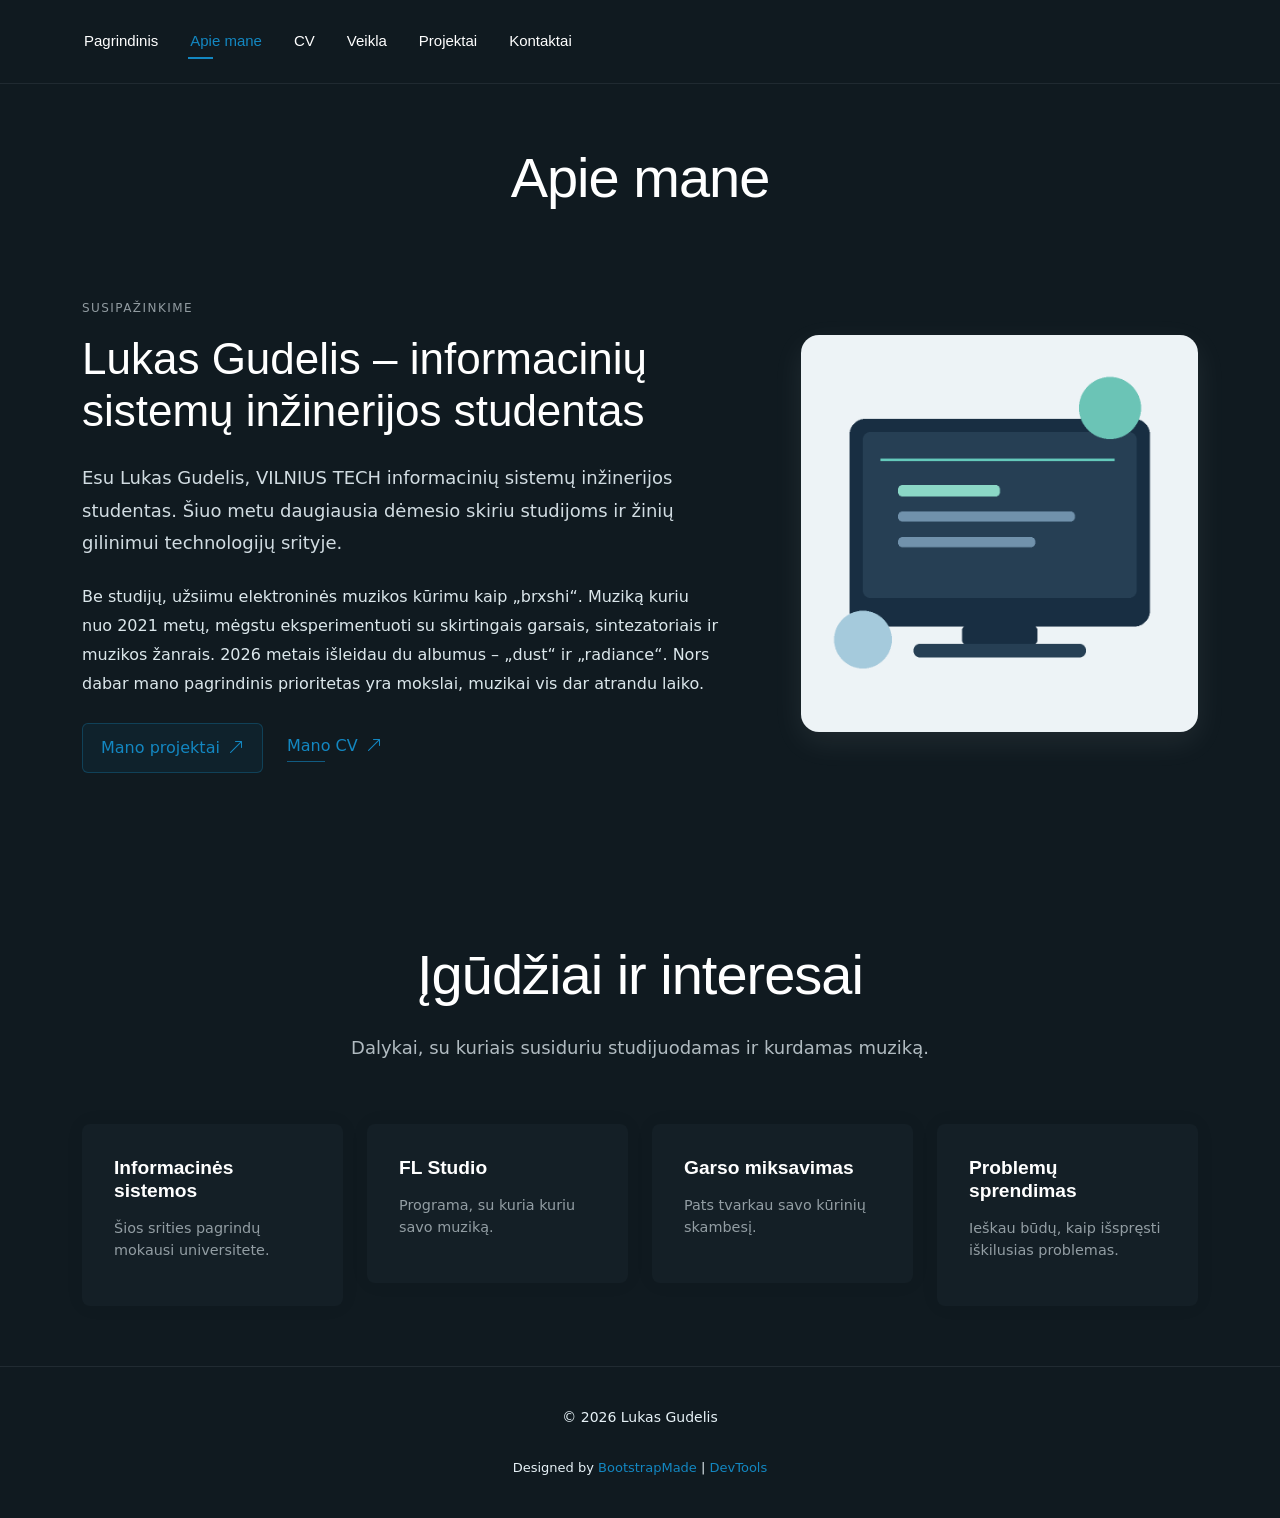
==== commit 6fb57d18: "Pataisyta visas tekstas" ====
--- a/about.html
+++ b/about.html
@@ -49,24 +49,16 @@
 <i class="mobile-nav-toggle d-xl-none bi bi-list"></i>
 </nav>
 <div class="header-social-links">
-
-
-
-
 </div>
 </div>
 </header>
-<main class="main"><section class="about section" id="about"><div class="container section-title" data-aos="fade-up"><h2>Apie mane</h2></div><div class="container" data-aos="fade-up"><div class="row align-items-center justify-content-between gy-5 mb-5"><div class="col-lg-7"><div class="intro-content"><span class="eyebrow">Susipažinkime</span><h2 class="headline">Lukas Gudelis – informacinių sistemų inžinerijos studentas</h2><p class="lead">Studijuoju informacinių sistemų inžineriją VILNIUS TECH. Man įdomu, kaip veikia technologijos ir kaip jas galima pritaikyti praktiškai. Be studijų, daug laiko skiriu elektroninei muzikai – ją kuriu savarankiškai, prisistatydamas kaip „brxshi“. Man patinka eksperimentuoti su skambesiu ir tobulinti kūrinius tol, kol pats esu patenkintas rezultatu.</p><p>Kol kas oficialiai niekur nedirbau, todėl šiame CV dalinuosi tuo, ką mokausi universitete ir ką esu sukūręs pats. Tarp mano muzikinių projektų – albumai „dust“ ir „radiance“.</p><div class="cta-group"><a class="btn-ghost" href="portfolio.html">Mano projektai <i class="bi bi-arrow-up-right"></i></a><a class="link-underline" href="resume.html">Mano CV <i class="bi bi-arrow-up-right"></i></a></div></div></div><div class="col-lg-5"><figure class="profile-figure text-center text-lg-end"><img alt="Informacinių technologijų iliustracija" class="img-fluid profile-photo" src="assets/img/cv-illustration.png"/></figure></div></div></div></section><section class="skills section"><div class="container section-title"><h2>Įgūdžiai ir interesai</h2><p>Dalykai, su kuriais susiduriu studijuodamas ir kurdamas muziką.</p></div><div class="container"><div class="row g-4"><div class="col-md-6 col-lg-3"><div class="skill-box"><h3>Informacinės sistemos</h3><p>Šios srities pagrindų mokausi universitete.</p></div></div><div class="col-md-6 col-lg-3"><div class="skill-box"><h3>FL Studio</h3><p>Programa, su kuria kuriu savo muziką.</p></div></div><div class="col-md-6 col-lg-3"><div class="skill-box"><h3>Garso miksavimas</h3><p>Pats tvarkau savo kūrinių skambesį.</p></div></div><div class="col-md-6 col-lg-3"><div class="skill-box"><h3>Problemų sprendimas</h3><p>Ieškau būdų, kaip išspręsti iškilusias problemas.</p></div></div></div></div></section></main>
+<main class="main"><section class="about section" id="about"><div class="container section-title" data-aos="fade-up"><h2>Apie mane</h2></div><div class="container" data-aos="fade-up"><div class="row align-items-center justify-content-between gy-5 mb-5"><div class="col-lg-7"><div class="intro-content"><span class="eyebrow">Susipažinkime</span><h2 class="headline">Lukas Gudelis – informacinių sistemų inžinerijos studentas</h2><p class="lead">Esu Lukas Gudelis, VILNIUS TECH informacinių sistemų inžinerijos studentas. Šiuo metu daugiausia dėmesio skiriu studijoms ir žinių gilinimui technologijų srityje.</p><p>Be studijų, užsiimu elektroninės muzikos kūrimu kaip „brxshi“. Muziką kuriu nuo 2021 metų, mėgstu eksperimentuoti su skirtingais garsais, sintezatoriais ir muzikos žanrais. 2026 metais išleidau du albumus – „dust“ ir „radiance“. Nors dabar mano pagrindinis prioritetas yra mokslai, muzikai vis dar atrandu laiko.</p><div class="cta-group"><a class="btn-ghost" href="portfolio.html">Mano projektai <i class="bi bi-arrow-up-right"></i></a><a class="link-underline" href="resume.html">Mano CV <i class="bi bi-arrow-up-right"></i></a></div></div></div><div class="col-lg-5"><figure class="profile-figure text-center text-lg-end"><img alt="Informacinių technologijų iliustracija" class="img-fluid profile-photo" src="assets/img/cv-illustration.png"/></figure></div></div></div></section><section class="skills section"><div class="container section-title"><h2>Įgūdžiai ir interesai</h2><p>Dalykai, su kuriais susiduriu studijuodamas ir kurdamas muziką.</p></div><div class="container"><div class="row g-4"><div class="col-md-6 col-lg-3"><div class="skill-box"><h3>Informacinės sistemos</h3><p>Šios srities pagrindų mokausi universitete.</p></div></div><div class="col-md-6 col-lg-3"><div class="skill-box"><h3>FL Studio</h3><p>Programa, su kuria kuriu savo muziką.</p></div></div><div class="col-md-6 col-lg-3"><div class="skill-box"><h3>Garso miksavimas</h3><p>Pats tvarkau savo kūrinių skambesį.</p></div></div><div class="col-md-6 col-lg-3"><div class="skill-box"><h3>Problemų sprendimas</h3><p>Ieškau būdų, kaip išspręsti iškilusias problemas.</p></div></div></div></div></section></main>
 <footer class="footer" id="footer">
 <div class="container">
 <div class="copyright text-center">
 <p>© 2026 Lukas Gudelis</p>
 </div>
 <div class="social-links d-flex justify-content-center">
-
-
-
-
 </div>
 <div class="credits">
 <!-- All the links in the footer should remain intact. -->
--- a/assets/css/main.css
+++ b/assets/css/main.css
@@ -2852,4 +2852,6 @@
 --------------------------------------------------------------*/
 .starter-section {
   /* Add your styles here */
-}+}
+/* CV social contact cards */
+.cv-social-card{display:flex;align-items:center;gap:16px;padding:22px;border:1px solid color-mix(in srgb,var(--default-color),transparent 85%);border-radius:12px;color:var(--default-color);height:100%;transition:all .25s ease;background:var(--surface-color)}.cv-social-card:hover{border-color:var(--accent-color);transform:translateY(-3px);color:var(--accent-color)}.cv-social-card>i:first-child{font-size:29px;color:var(--accent-color)}.cv-social-card span{display:flex;flex-direction:column;min-width:0;flex:1}.cv-social-card strong{font-size:18px}.cv-social-card small{font-size:13px;overflow-wrap:anywhere;opacity:.8}.cv-social-card>i:last-child{font-size:16px}
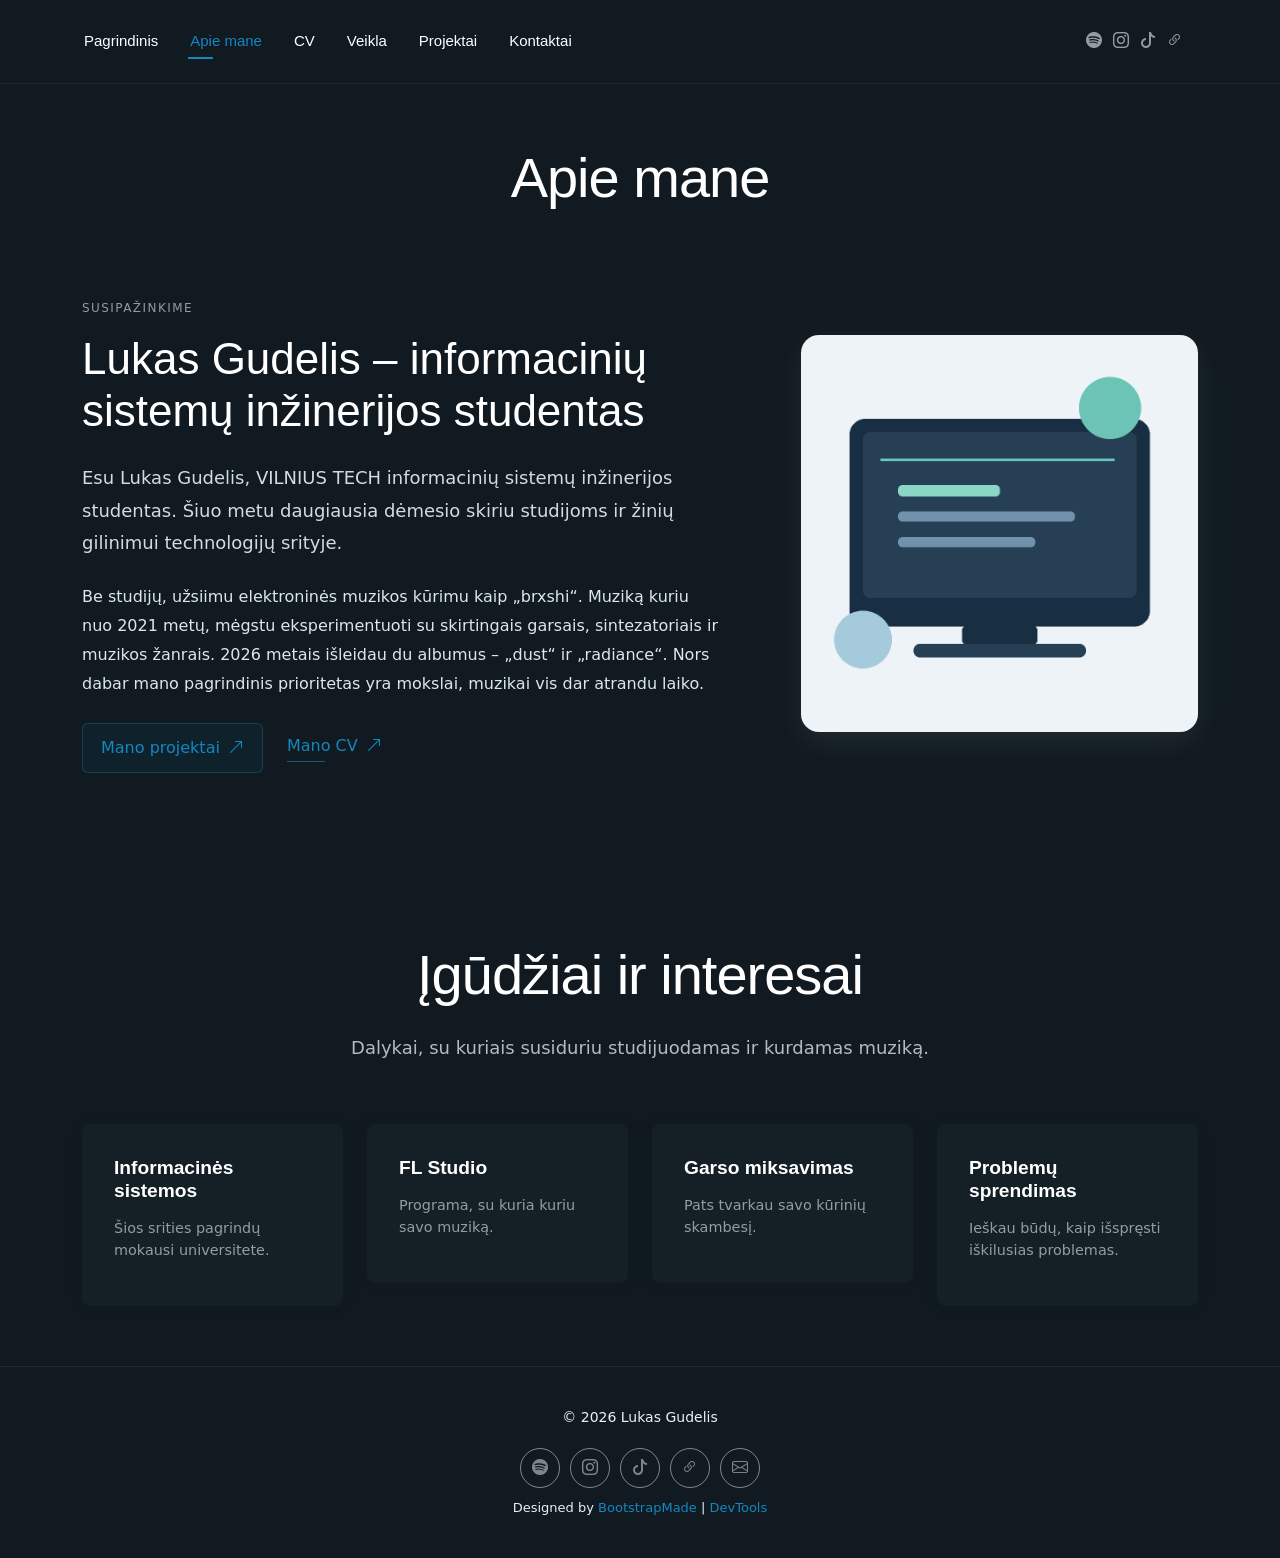
==== commit 20d5d8be: "Pakeistas tekstas, formatas" ====
--- a/about.html
+++ b/about.html
@@ -49,6 +49,10 @@
 <i class="mobile-nav-toggle d-xl-none bi bi-list"></i>
 </nav>
 <div class="header-social-links">
+<a href="https://open.spotify.com/artist/3Jq22kyLVKQ9bqqkHYOy18" target="_blank" rel="noopener noreferrer" aria-label="Spotify" title="Spotify"><i class="bi bi-spotify"></i></a>
+<a href="https://www.instagram.com/brxshi/" target="_blank" rel="noopener noreferrer" aria-label="Instagram" title="Instagram"><i class="bi bi-instagram"></i></a>
+<a href="https://www.tiktok.com/@brxshi" target="_blank" rel="noopener noreferrer" aria-label="TikTok" title="TikTok"><i class="bi bi-tiktok"></i></a>
+<a href="https://linktr.ee/brxshi" target="_blank" rel="noopener noreferrer" aria-label="Linktree" title="Linktree"><i class="bi bi-link-45deg"></i></a>
 </div>
 </div>
 </header>
@@ -59,6 +63,11 @@
 <p>© 2026 Lukas Gudelis</p>
 </div>
 <div class="social-links d-flex justify-content-center">
+<a href="https://open.spotify.com/artist/3Jq22kyLVKQ9bqqkHYOy18" target="_blank" rel="noopener noreferrer" aria-label="Spotify" title="Spotify"><i class="bi bi-spotify"></i></a>
+<a href="https://www.instagram.com/brxshi/" target="_blank" rel="noopener noreferrer" aria-label="Instagram" title="Instagram"><i class="bi bi-instagram"></i></a>
+<a href="https://www.tiktok.com/@brxshi" target="_blank" rel="noopener noreferrer" aria-label="TikTok" title="TikTok"><i class="bi bi-tiktok"></i></a>
+<a href="https://linktr.ee/brxshi" target="_blank" rel="noopener noreferrer" aria-label="Linktree" title="Linktree"><i class="bi bi-link-45deg"></i></a>
+<a href="mailto:loops4brxshi@gmail.com" aria-label="El. paštas" title="El. paštas"><i class="bi bi-envelope"></i></a>
 </div>
 <div class="credits">
 <!-- All the links in the footer should remain intact. -->
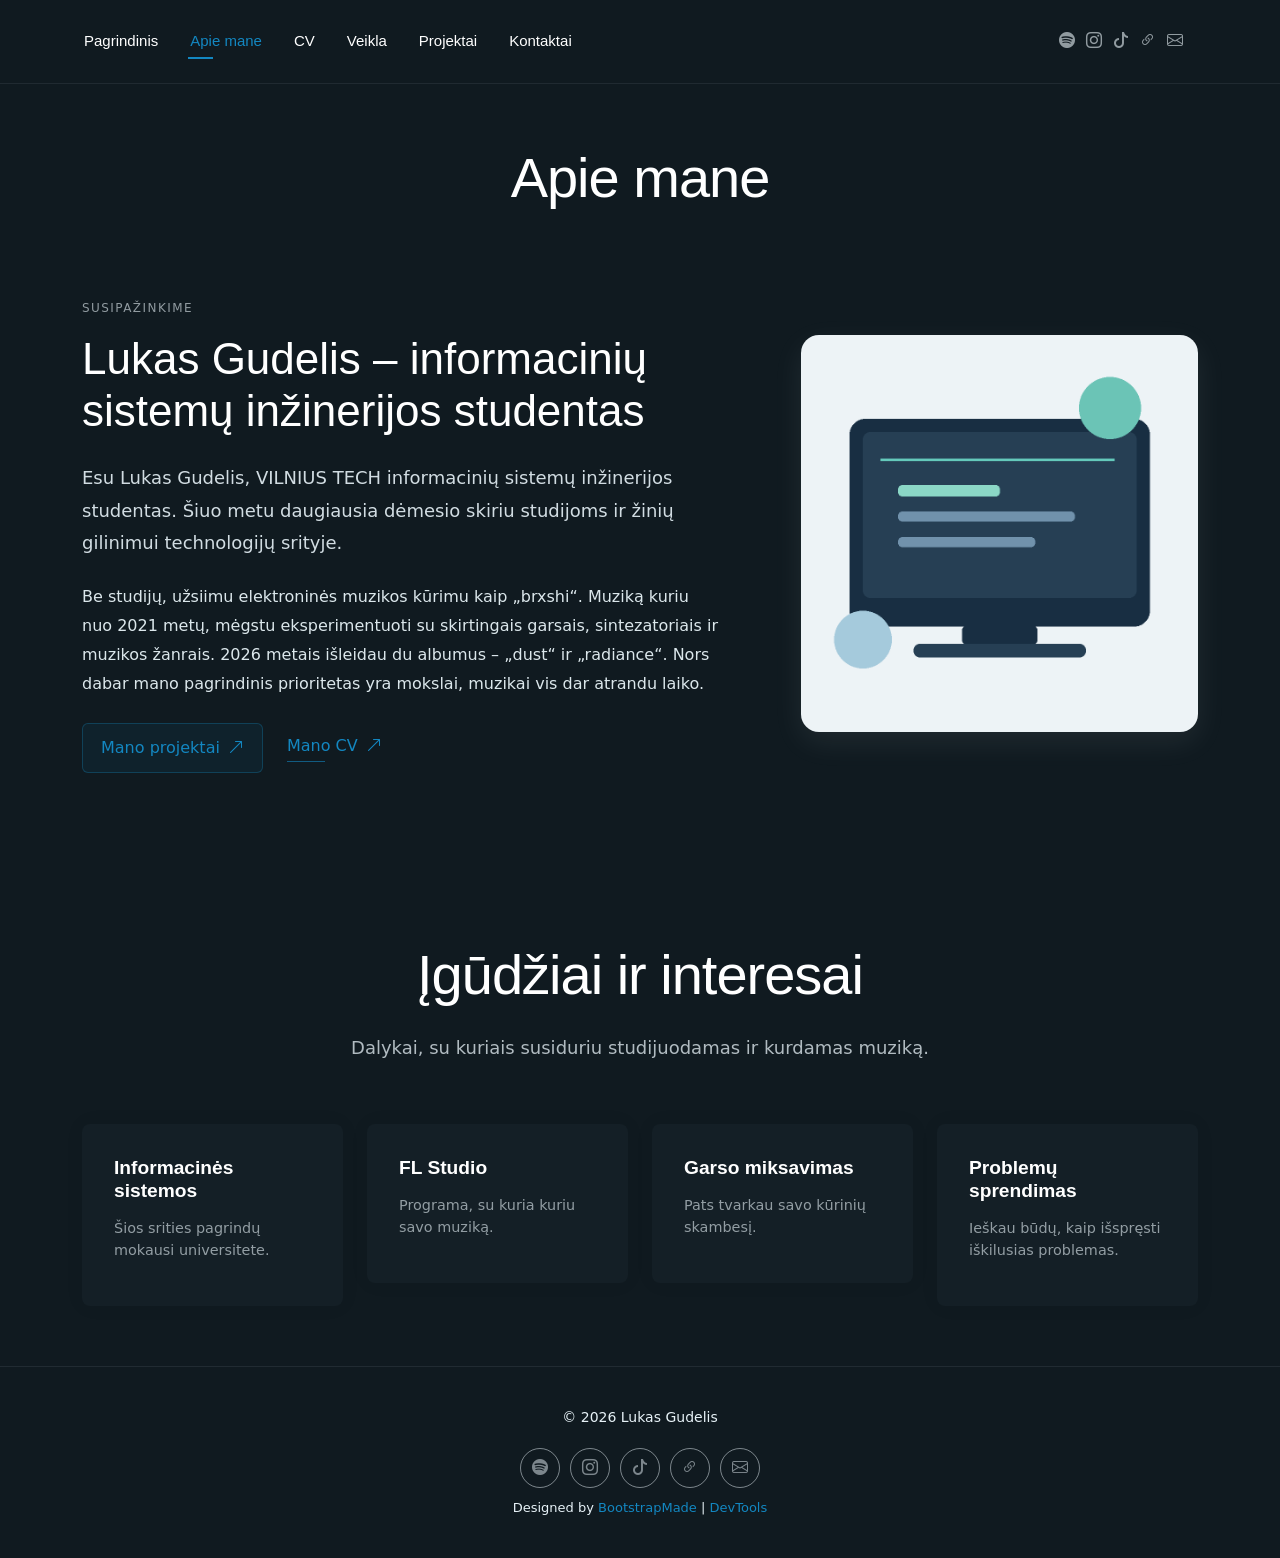
==== commit e081cae4: "Pridetos soc tinklu ikoneles" ====
--- a/about.html
+++ b/about.html
@@ -53,6 +53,7 @@
 <a href="https://www.instagram.com/brxshi/" target="_blank" rel="noopener noreferrer" aria-label="Instagram" title="Instagram"><i class="bi bi-instagram"></i></a>
 <a href="https://www.tiktok.com/@brxshi" target="_blank" rel="noopener noreferrer" aria-label="TikTok" title="TikTok"><i class="bi bi-tiktok"></i></a>
 <a href="https://linktr.ee/brxshi" target="_blank" rel="noopener noreferrer" aria-label="Linktree" title="Linktree"><i class="bi bi-link-45deg"></i></a>
+<a href="mailto:loops4brxshi@gmail.com" aria-label="El. paštas" title="El. paštas"><i class="bi bi-envelope"></i></a>
 </div>
 </div>
 </header>
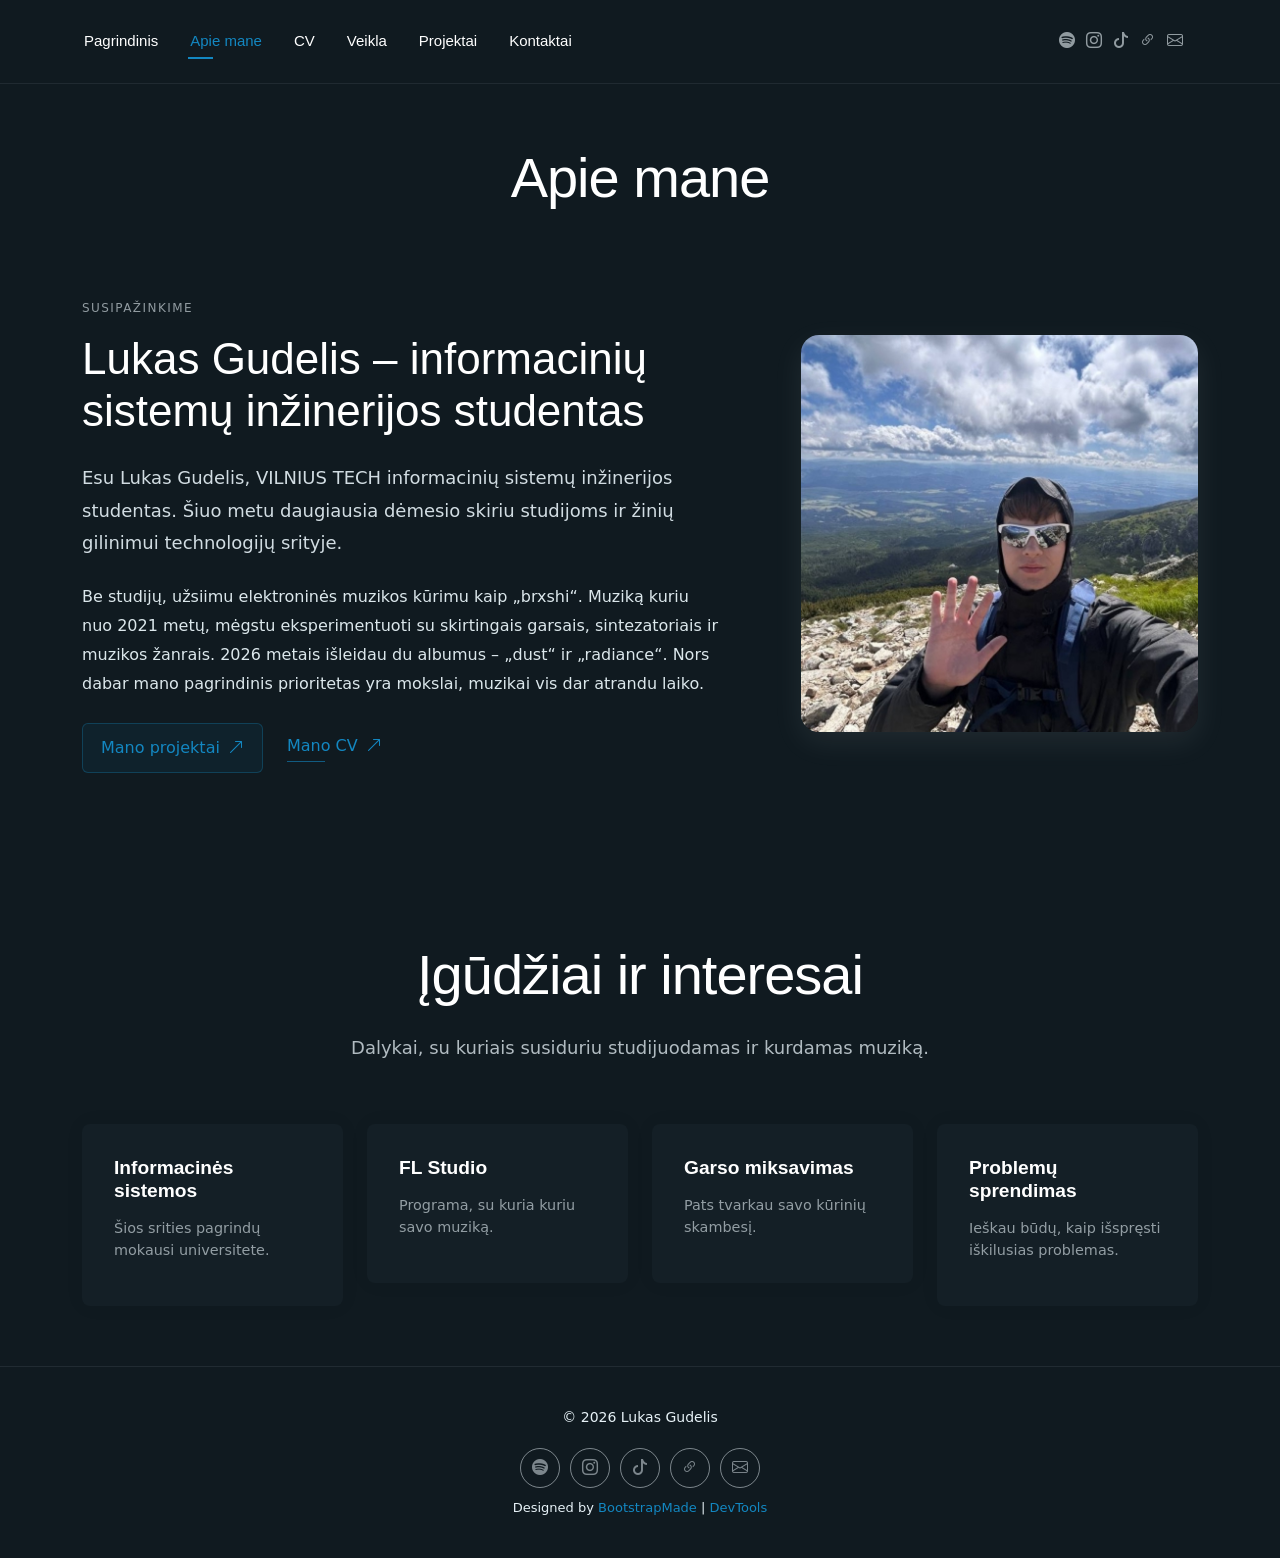
==== commit 2ad4e8e7: "LD8" ====
--- a/about.html
+++ b/about.html
@@ -49,26 +49,26 @@
 <i class="mobile-nav-toggle d-xl-none bi bi-list"></i>
 </nav>
 <div class="header-social-links">
-<a href="https://open.spotify.com/artist/3Jq22kyLVKQ9bqqkHYOy18" target="_blank" rel="noopener noreferrer" aria-label="Spotify" title="Spotify"><i class="bi bi-spotify"></i></a>
-<a href="https://www.instagram.com/brxshi/" target="_blank" rel="noopener noreferrer" aria-label="Instagram" title="Instagram"><i class="bi bi-instagram"></i></a>
-<a href="https://www.tiktok.com/@brxshi" target="_blank" rel="noopener noreferrer" aria-label="TikTok" title="TikTok"><i class="bi bi-tiktok"></i></a>
-<a href="https://linktr.ee/brxshi" target="_blank" rel="noopener noreferrer" aria-label="Linktree" title="Linktree"><i class="bi bi-link-45deg"></i></a>
-<a href="mailto:loops4brxshi@gmail.com" aria-label="El. paštas" title="El. paštas"><i class="bi bi-envelope"></i></a>
+<a aria-label="Spotify" href="https://open.spotify.com/artist/3Jq22kyLVKQ9bqqkHYOy18" rel="noopener noreferrer" target="_blank" title="Spotify"><i class="bi bi-spotify"></i></a>
+<a aria-label="Instagram" href="https://www.instagram.com/brxshi/" rel="noopener noreferrer" target="_blank" title="Instagram"><i class="bi bi-instagram"></i></a>
+<a aria-label="TikTok" href="https://www.tiktok.com/@brxshi" rel="noopener noreferrer" target="_blank" title="TikTok"><i class="bi bi-tiktok"></i></a>
+<a aria-label="Linktree" href="https://linktr.ee/brxshi" rel="noopener noreferrer" target="_blank" title="Linktree"><i class="bi bi-link-45deg"></i></a>
+<a aria-label="El. paštas" href="mailto:loops4brxshi@gmail.com" title="El. paštas"><i class="bi bi-envelope"></i></a>
 </div>
 </div>
 </header>
-<main class="main"><section class="about section" id="about"><div class="container section-title" data-aos="fade-up"><h2>Apie mane</h2></div><div class="container" data-aos="fade-up"><div class="row align-items-center justify-content-between gy-5 mb-5"><div class="col-lg-7"><div class="intro-content"><span class="eyebrow">Susipažinkime</span><h2 class="headline">Lukas Gudelis – informacinių sistemų inžinerijos studentas</h2><p class="lead">Esu Lukas Gudelis, VILNIUS TECH informacinių sistemų inžinerijos studentas. Šiuo metu daugiausia dėmesio skiriu studijoms ir žinių gilinimui technologijų srityje.</p><p>Be studijų, užsiimu elektroninės muzikos kūrimu kaip „brxshi“. Muziką kuriu nuo 2021 metų, mėgstu eksperimentuoti su skirtingais garsais, sintezatoriais ir muzikos žanrais. 2026 metais išleidau du albumus – „dust“ ir „radiance“. Nors dabar mano pagrindinis prioritetas yra mokslai, muzikai vis dar atrandu laiko.</p><div class="cta-group"><a class="btn-ghost" href="portfolio.html">Mano projektai <i class="bi bi-arrow-up-right"></i></a><a class="link-underline" href="resume.html">Mano CV <i class="bi bi-arrow-up-right"></i></a></div></div></div><div class="col-lg-5"><figure class="profile-figure text-center text-lg-end"><img alt="Informacinių technologijų iliustracija" class="img-fluid profile-photo" src="assets/img/cv-illustration.png"/></figure></div></div></div></section><section class="skills section"><div class="container section-title"><h2>Įgūdžiai ir interesai</h2><p>Dalykai, su kuriais susiduriu studijuodamas ir kurdamas muziką.</p></div><div class="container"><div class="row g-4"><div class="col-md-6 col-lg-3"><div class="skill-box"><h3>Informacinės sistemos</h3><p>Šios srities pagrindų mokausi universitete.</p></div></div><div class="col-md-6 col-lg-3"><div class="skill-box"><h3>FL Studio</h3><p>Programa, su kuria kuriu savo muziką.</p></div></div><div class="col-md-6 col-lg-3"><div class="skill-box"><h3>Garso miksavimas</h3><p>Pats tvarkau savo kūrinių skambesį.</p></div></div><div class="col-md-6 col-lg-3"><div class="skill-box"><h3>Problemų sprendimas</h3><p>Ieškau būdų, kaip išspręsti iškilusias problemas.</p></div></div></div></div></section></main>
+<main class="main"><section class="about section" id="about"><div class="container section-title" data-aos="fade-up"><h2>Apie mane</h2></div><div class="container" data-aos="fade-up"><div class="row align-items-center justify-content-between gy-5 mb-5"><div class="col-lg-7"><div class="intro-content"><span class="eyebrow">Susipažinkime</span><h2 class="headline">Lukas Gudelis – informacinių sistemų inžinerijos studentas</h2><p class="lead">Esu Lukas Gudelis, VILNIUS TECH informacinių sistemų inžinerijos studentas. Šiuo metu daugiausia dėmesio skiriu studijoms ir žinių gilinimui technologijų srityje.</p><p>Be studijų, užsiimu elektroninės muzikos kūrimu kaip „brxshi“. Muziką kuriu nuo 2021 metų, mėgstu eksperimentuoti su skirtingais garsais, sintezatoriais ir muzikos žanrais. 2026 metais išleidau du albumus – „dust“ ir „radiance“. Nors dabar mano pagrindinis prioritetas yra mokslai, muzikai vis dar atrandu laiko.</p><div class="cta-group"><a class="btn-ghost" href="portfolio.html">Mano projektai <i class="bi bi-arrow-up-right"></i></a><a class="link-underline" href="resume.html">Mano CV <i class="bi bi-arrow-up-right"></i></a></div></div></div><div class="col-lg-5"><figure class="profile-figure text-center text-lg-end"><img alt="Lukas Gudelis kalnuose" class="img-fluid profile-photo" src="assets/img/lukas-gudelis-nuotrauka.jpg"/></figure></div></div></div></section><section class="skills section"><div class="container section-title"><h2>Įgūdžiai ir interesai</h2><p>Dalykai, su kuriais susiduriu studijuodamas ir kurdamas muziką.</p></div><div class="container"><div class="row g-4"><div class="col-md-6 col-lg-3"><div class="skill-box"><h3>Informacinės sistemos</h3><p>Šios srities pagrindų mokausi universitete.</p></div></div><div class="col-md-6 col-lg-3"><div class="skill-box"><h3>FL Studio</h3><p>Programa, su kuria kuriu savo muziką.</p></div></div><div class="col-md-6 col-lg-3"><div class="skill-box"><h3>Garso miksavimas</h3><p>Pats tvarkau savo kūrinių skambesį.</p></div></div><div class="col-md-6 col-lg-3"><div class="skill-box"><h3>Problemų sprendimas</h3><p>Ieškau būdų, kaip išspręsti iškilusias problemas.</p></div></div></div></div></section></main>
 <footer class="footer" id="footer">
 <div class="container">
 <div class="copyright text-center">
 <p>© 2026 Lukas Gudelis</p>
 </div>
 <div class="social-links d-flex justify-content-center">
-<a href="https://open.spotify.com/artist/3Jq22kyLVKQ9bqqkHYOy18" target="_blank" rel="noopener noreferrer" aria-label="Spotify" title="Spotify"><i class="bi bi-spotify"></i></a>
-<a href="https://www.instagram.com/brxshi/" target="_blank" rel="noopener noreferrer" aria-label="Instagram" title="Instagram"><i class="bi bi-instagram"></i></a>
-<a href="https://www.tiktok.com/@brxshi" target="_blank" rel="noopener noreferrer" aria-label="TikTok" title="TikTok"><i class="bi bi-tiktok"></i></a>
-<a href="https://linktr.ee/brxshi" target="_blank" rel="noopener noreferrer" aria-label="Linktree" title="Linktree"><i class="bi bi-link-45deg"></i></a>
-<a href="mailto:loops4brxshi@gmail.com" aria-label="El. paštas" title="El. paštas"><i class="bi bi-envelope"></i></a>
+<a aria-label="Spotify" href="https://open.spotify.com/artist/3Jq22kyLVKQ9bqqkHYOy18" rel="noopener noreferrer" target="_blank" title="Spotify"><i class="bi bi-spotify"></i></a>
+<a aria-label="Instagram" href="https://www.instagram.com/brxshi/" rel="noopener noreferrer" target="_blank" title="Instagram"><i class="bi bi-instagram"></i></a>
+<a aria-label="TikTok" href="https://www.tiktok.com/@brxshi" rel="noopener noreferrer" target="_blank" title="TikTok"><i class="bi bi-tiktok"></i></a>
+<a aria-label="Linktree" href="https://linktr.ee/brxshi" rel="noopener noreferrer" target="_blank" title="Linktree"><i class="bi bi-link-45deg"></i></a>
+<a aria-label="El. paštas" href="mailto:loops4brxshi@gmail.com" title="El. paštas"><i class="bi bi-envelope"></i></a>
 </div>
 <div class="credits">
 <!-- All the links in the footer should remain intact. -->
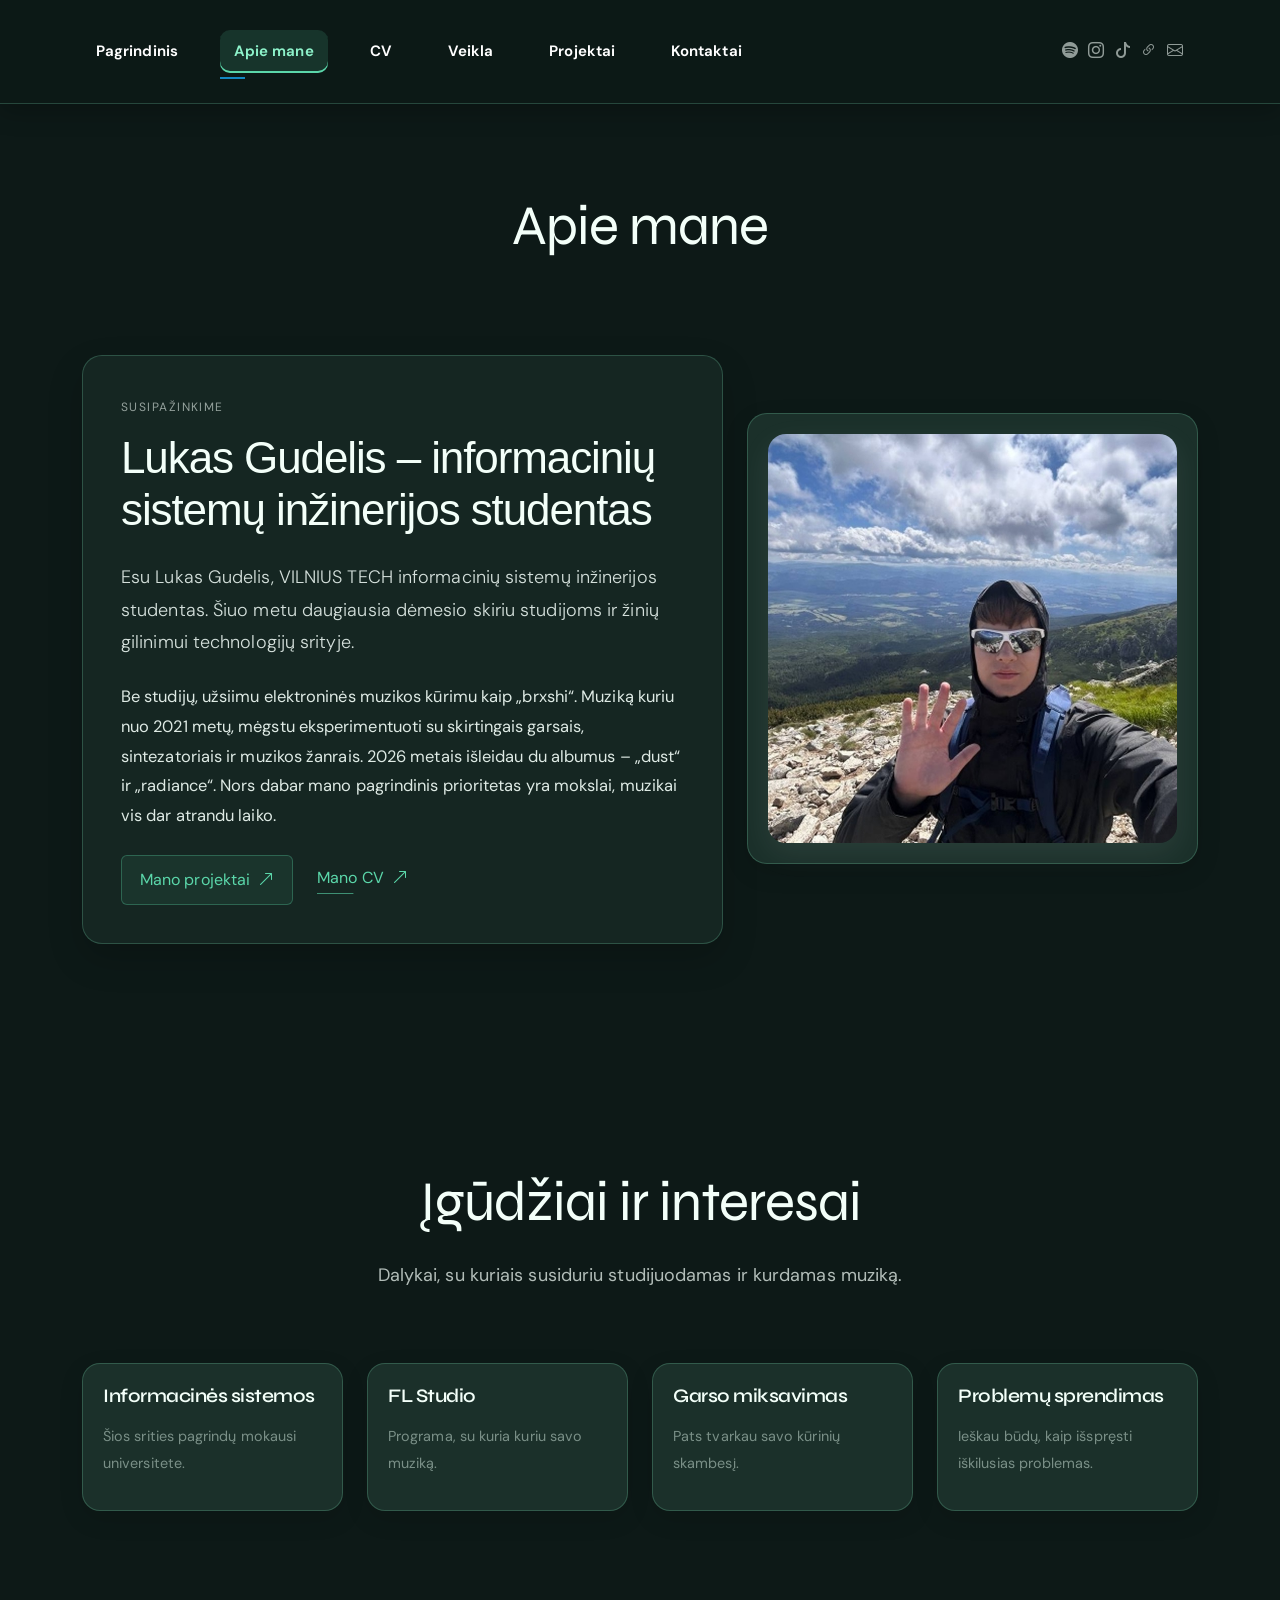
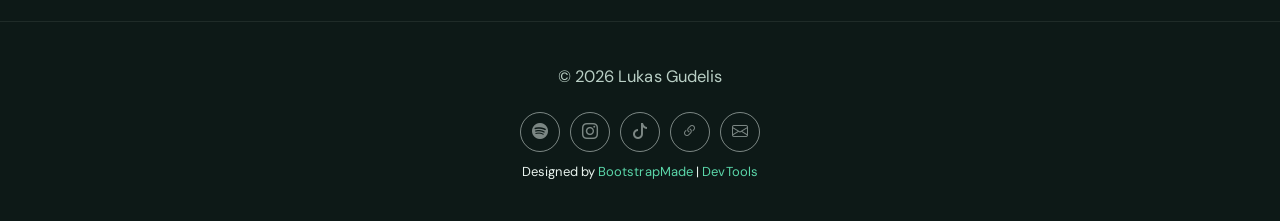
==== commit b4ada07c: "9 LD Pakeisti teksto "fontai", pridetas zalias interface (ui) ir kiti vizualai." ====
--- a/about.html
+++ b/about.html
@@ -13,7 +13,7 @@
 <!-- Fonts -->
 <link href="https://fonts.googleapis.com" rel="preconnect"/>
 <link crossorigin="" href="https://fonts.gstatic.com" rel="preconnect"/>
-<link href="https://fonts.googleapis.com/css2?family=Roboto:ital,wght@0,100;0,300;0,400;0,500;0,700;0,900;1,100;1,300;1,400;1,500;1,700;1,900&amp;family=Poppins:ital,wght@0,100;0,200;0,300;0,400;0,500;0,600;0,700;0,800;0,900;1,100;1,200;1,300;1,400;1,500;1,600;1,700;1,800;1,900&amp;family=Raleway:ital,wght@0,100;0,200;0,300;0,400;0,500;0,600;0,700;0,800;0,900;1,100;1,200;1,300;1,400;1,500;1,600;1,700;1,800;1,900&amp;display=swap" rel="stylesheet"/>
+
 <!-- Vendor CSS Files -->
 <link href="assets/vendor/bootstrap/css/bootstrap.min.css" rel="stylesheet"/>
 <link href="assets/vendor/bootstrap-icons/bootstrap-icons.css" rel="stylesheet"/>
@@ -21,7 +21,7 @@
 <link href="assets/vendor/swiper/swiper-bundle.min.css" rel="stylesheet"/>
 <link href="assets/vendor/glightbox/css/glightbox.min.css" rel="stylesheet"/>
 <!-- Main CSS File -->
-<link href="assets/css/main.css" rel="stylesheet"/>
+<link href="assets/css/main.css" rel="stylesheet"/><link href="assets/css/custom.css" rel="stylesheet"/>
 <!-- =======================================================
   * Template Name: FolioOne
   * Template URL: https://bootstrapmade.com/folioone-bootstrap-portfolio-website-template/
@@ -29,7 +29,7 @@
   * Author: BootstrapMade.com
   * License: https://bootstrapmade.com/license/
   ======================================================== -->
-<meta content="Lukas Gudelis" name="author"/></head>
+<meta content="Lukas Gudelis" name="author"/><link href="https://fonts.googleapis.com/css2?family=DM+Sans:wght@400;500;600;700;800&amp;family=Syne:wght@400;500;600;700;800&amp;display=swap" rel="stylesheet"/></head>
 <body class="about-page">
 <header class="header d-flex align-items-center light-background sticky-top" id="header">
 <div class="container position-relative d-flex align-items-center justify-content-between">
--- a/assets/css/custom.css
+++ b/assets/css/custom.css
@@ -0,0 +1,74 @@
+/* 9 laboratorinis darbas — Lukas Gudelis. Individualūs stiliai po main.css. */
+:root { --ld9-bg:#0d1917; --ld9-panel:#152622; --ld9-panel-alt:#1b302a; --ld9-accent:#5bd7aa; --ld9-accent-bright:#8df2ca; --ld9-border:rgba(126,228,184,.23); --ld9-text:#e9f4ef; --ld9-muted:#b9cfc5; }
+body { font-family:'DM Sans',sans-serif; background-color:var(--ld9-bg); color:var(--ld9-text); --background-color:var(--ld9-bg); --default-color:var(--ld9-text); --heading-color:#f3fff9; --accent-color:var(--ld9-accent); --surface-color:var(--ld9-panel); --contrast-color:#092219; }
+body, p, li, td { letter-spacing:.005em; }
+h1,h2,h3,h4,h5,h6 { font-family:'Syne',sans-serif; color:#f3fff9; letter-spacing:-.025em; line-height:1.2; }
+h1 {font-size:clamp(2.6rem,5vw,4.5rem);font-weight:700;} h2 {font-size:clamp(2rem,3vw,3rem);font-weight:650;} h3 {font-size:clamp(1.5rem,2.2vw,2rem);font-weight:600;} h4 {font-size:1.4rem;font-weight:600;} h5 {font-size:1.15rem;font-weight:650;} h6 {font-size:1rem;font-weight:700;text-transform:uppercase;letter-spacing:.07em;}
+p {color:var(--ld9-muted);font-size:1.03rem;line-height:1.85;margin-bottom:1.3rem;}
+a {color:var(--ld9-accent);text-underline-offset:4px;transition:color .2s ease, border-color .2s ease, background .2s ease, transform .2s ease;}
+a:hover {color:var(--ld9-accent-bright);} a:focus-visible,button:focus-visible {outline:2px solid var(--ld9-accent-bright);outline-offset:3px;}
+.btn,.btn-primary,.btn-outline,button[type=submit] {border-radius:14px!important;padding:12px 22px!important;font-weight:700!important;letter-spacing:.015em;box-shadow:0 6px 22px rgba(0,0,0,.17);transition:transform .2s,box-shadow .2s,background .2s!important;}
+.btn-primary,button[type=submit] {background:var(--ld9-accent)!important;border:1px solid var(--ld9-accent)!important;color:#09251b!important;}
+.btn-outline {border:1px solid var(--ld9-accent)!important;color:var(--ld9-accent)!important;background:rgba(91,215,170,.07)!important;}
+.btn:hover,button[type=submit]:hover {transform:translateY(-3px);box-shadow:0 12px 28px rgba(42,182,130,.19);}
+.btn:active,button[type=submit]:active {transform:translateY(1px) scale(.98);box-shadow:0 2px 10px rgba(0,0,0,.3);}
+/* 4 punktas: atstumai ir turinio blokai */
+.about-page main .section,.resume-page main .section,.portfolio-page main .section {padding-top:88px;padding-bottom:88px;}
+.about-page .intro-content,.resume-page .resume-content,.portfolio-page main article {padding:clamp(22px,3vw,38px)!important;background:var(--ld9-panel);border:1px solid var(--ld9-border)!important;border-radius:20px!important;box-shadow:0 15px 35px rgba(0,0,0,.18);}
+.about-page .profile-figure,.about-page .skill-box,.resume-page .resume-item,.resume-page .education-item,.resume-page .experience-item {border-radius:18px;padding:20px;margin-bottom:22px;border:1px solid var(--ld9-border);background:var(--ld9-panel-alt);box-shadow:0 8px 25px rgba(0,0,0,.12);}
+.about-page .section-title,.resume-page .section-title,.portfolio-page .section-title {margin-bottom:48px;padding-bottom:24px;}
+.portfolio-page main article {height:100%;transition:transform .22s,box-shadow .22s,border-color .22s;}
+.portfolio-page main article:hover {transform:translateY(-5px);box-shadow:0 20px 42px rgba(0,0,0,.28);border-color:rgba(91,215,170,.65)!important;}
+.portfolio-page main article img {border-radius:12px!important;}
+.portfolio-page #matlab-gallery,.portfolio-page #matlab-ld4-gallery {margin-top:24px;margin-bottom:46px;}
+/* 5 punktas: du atskiri komponentai — navigacija ir scroll-top */
+#header {background:rgba(13,25,23,.96)!important;border-bottom:1px solid var(--ld9-border);box-shadow:0 7px 24px rgba(0,0,0,.24);backdrop-filter:blur(12px);}
+#navmenu a {border-radius:10px;padding:10px 14px!important;font-weight:650;transition:background .2s,color .2s,box-shadow .2s;}
+#navmenu a:hover,#navmenu a.active {background:rgba(91,215,170,.14);color:var(--ld9-accent-bright)!important;box-shadow:inset 0 -2px 0 var(--ld9-accent);}
+#scroll-top {width:50px;height:50px;border-radius:16px!important;background:var(--ld9-accent)!important;color:#09251b!important;border:1px solid #9ff3d2;box-shadow:0 10px 28px rgba(33,180,125,.35);}
+#scroll-top:hover {transform:translateY(-4px);background:var(--ld9-accent-bright)!important;}
+/* Papildomi 4 balai: sąrašai, įdėtinis sąrašas, lentelė */
+.services-page .ld9-tools,.services-page .ld9-steps {list-style:none;padding:0;counter-reset:ld9step;}
+.services-page .ld9-tools>li,.services-page .ld9-steps>li {position:relative;margin:0 0 12px;padding:14px 16px 14px 50px;background:var(--ld9-panel);border:1px solid var(--ld9-border);border-radius:14px;color:var(--ld9-text);}
+.services-page .ld9-tools>li::before {content:'◆';position:absolute;left:20px;top:14px;color:var(--ld9-accent);}
+.services-page .ld9-steps>li {counter-increment:ld9step;}
+.services-page .ld9-steps>li::before {content:counter(ld9step,decimal-leading-zero);position:absolute;left:12px;top:13px;color:#09251b;background:var(--ld9-accent);border-radius:8px;padding:1px 6px;font-size:.85rem;font-weight:800;}
+.services-page .ld9-tools ul {list-style:none;padding:8px 0 0 0;margin:10px 0 0;border-top:1px dashed var(--ld9-border);}
+.services-page .ld9-tools ul li {margin:6px 0;padding-left:20px;color:var(--ld9-muted);position:relative;font-size:.93rem;}
+.services-page .ld9-tools ul li::before {content:'↳';position:absolute;left:0;color:var(--ld9-accent-bright);}
+.services-page .ld9-table {border-collapse:separate;border-spacing:0;width:100%;overflow:hidden;border-radius:16px;border:1px solid var(--ld9-border);background:var(--ld9-panel);}
+.services-page .ld9-table th,.services-page .ld9-table td {padding:16px 18px!important;text-align:center!important;vertical-align:middle!important;border-color:var(--ld9-border)!important;color:var(--ld9-text)!important;}
+.services-page .ld9-table thead th {background:#256a52!important;color:#f5fff9!important;font-weight:800;text-transform:uppercase;letter-spacing:.055em;}
+.services-page .ld9-table tbody tr:nth-child(odd) td {background:#152b24!important;}
+.services-page .ld9-table tbody tr:nth-child(even) td {background:#1d382e!important;}
+.services-page .ld9-table tbody tr:hover td {background:#2a5140!important;}
+.services-page video,.services-page iframe,.services-page audio {border-radius:16px;}
+@media(max-width:991px) {#navmenu a{padding:10px 12px!important}.about-page main .section,.resume-page main .section,.portfolio-page main .section{padding-top:60px;padding-bottom:60px}}
+@media(max-width:600px) {.services-page .ld9-table th,.services-page .ld9-table td{padding:10px 8px!important;font-size:.86rem}.portfolio-page main article{padding:18px!important}}
+
+/* LD9 – vientisa tipografija visuose puslapiuose */
+body, p, li, td, th, input, textarea, select, button, .navmenu, #navmenu, #navmenu a, .btn, .btn-primary, .btn-outline {font-family:"DM Sans",sans-serif;}
+h1,h2,h3,h4,h5,h6,.section-title h2,.page-title h1 {font-family:"Syne",sans-serif;}
+h1,h2,h3,h4,h5,h6 {font-weight:700;}
+
+/* Nuotraukos korteles lygiavimas – vienodi tarpai ir kvadratinis kadras */
+.about-page .profile-figure {
+  width: 100%; max-width: 470px; margin: 0 auto 22px !important;
+  padding: 20px !important; box-sizing: border-box;
+  display: flex; align-items: center; justify-content: center;
+  border-radius: 20px !important;
+}
+.about-page .profile-figure .profile-photo {
+  display: block; width: 100%; aspect-ratio: 1 / 1;
+  height: auto; object-fit: cover; object-position: center center;
+  border-radius: 18px; margin: 0 !important;
+}
+.hero .hero-image .image-wrapper {
+  width: 100%; max-width: 450px; margin-inline: auto;
+  box-sizing: border-box;
+}
+.hero .hero-image .image-wrapper > img {
+  display: block; width: 100%; aspect-ratio: 1 / 1;
+  object-fit: cover; object-position: center center;
+  border-radius: 20px;
+}
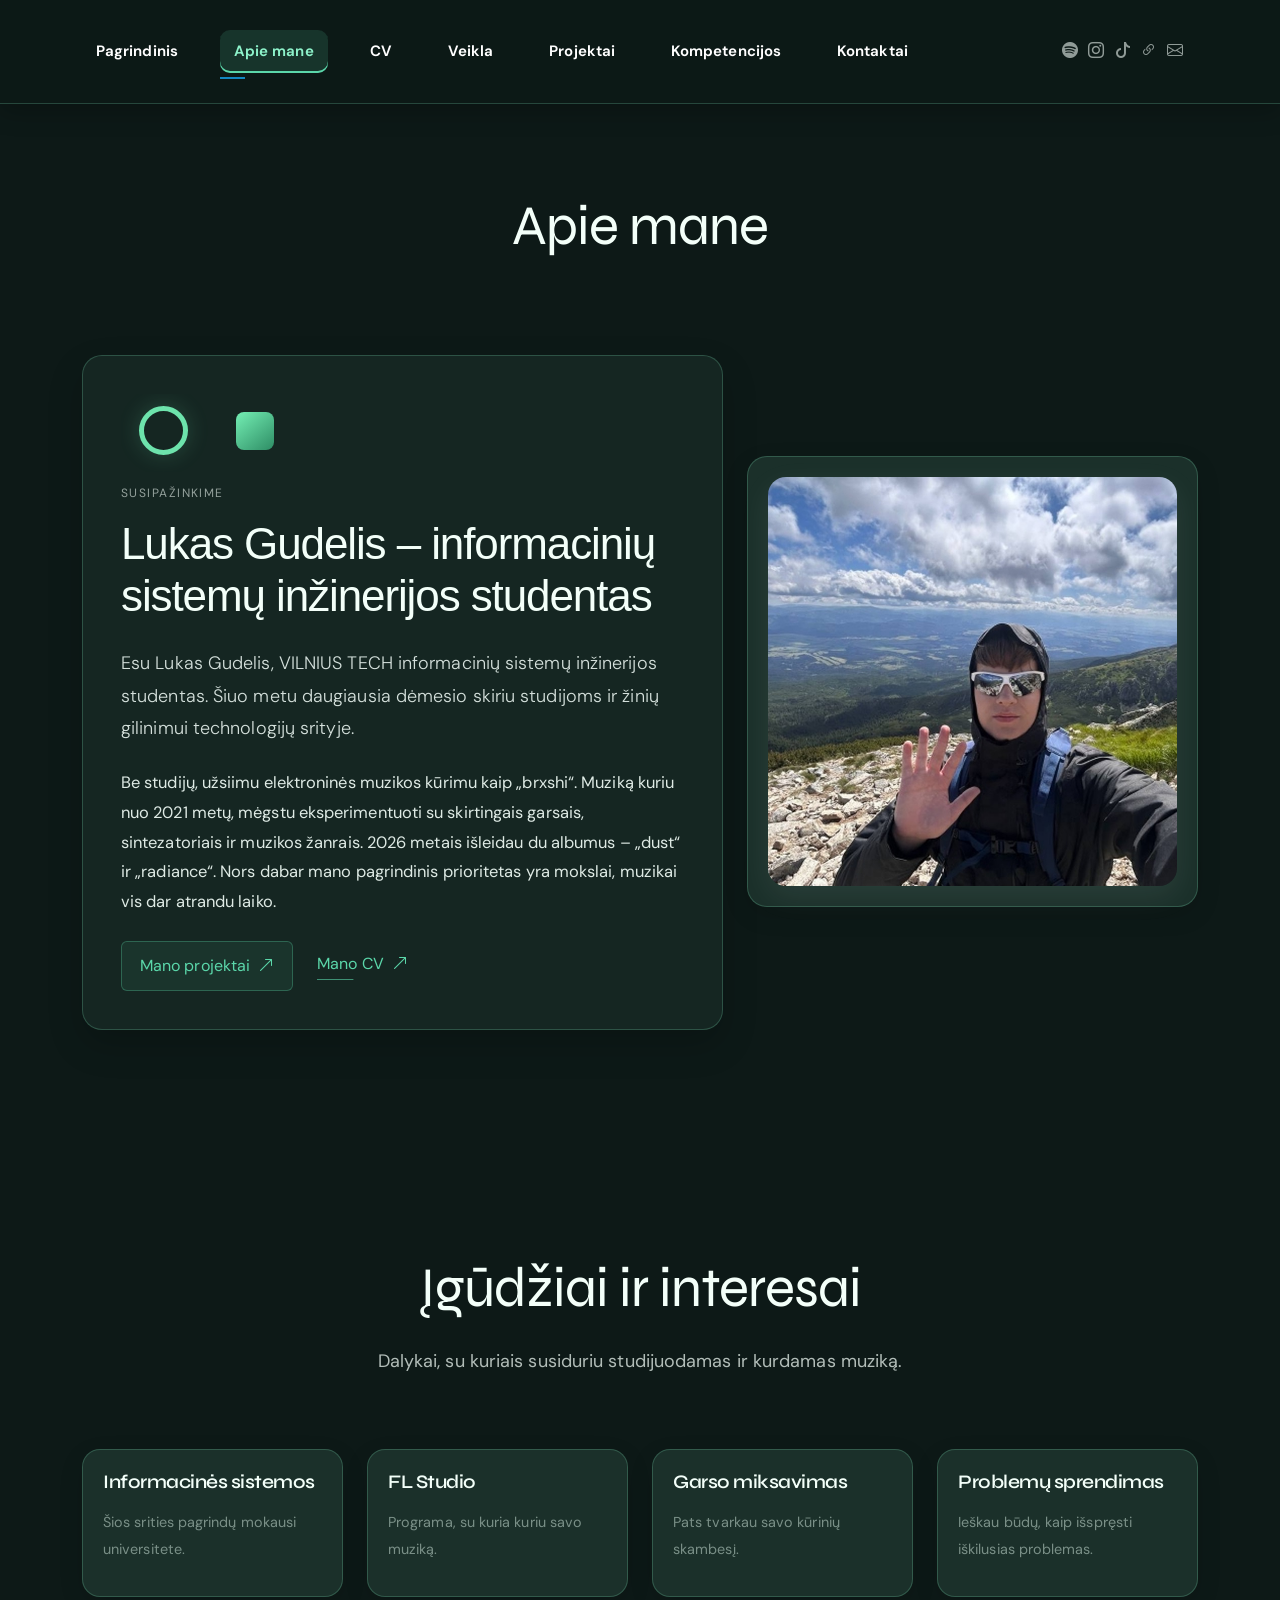
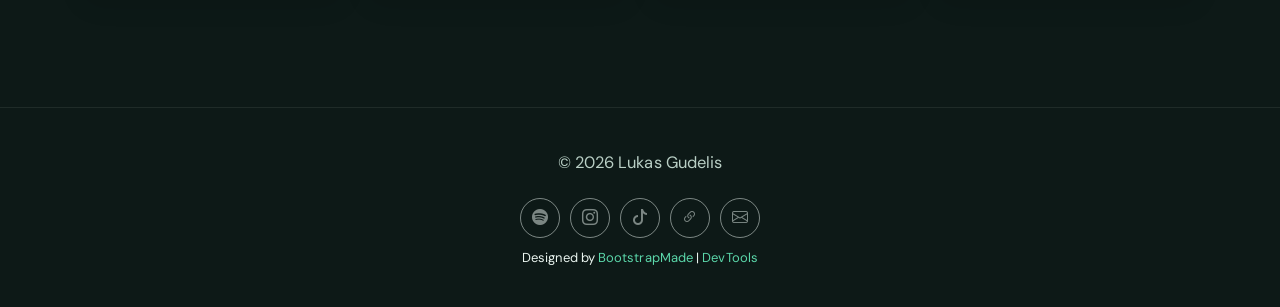
==== commit 54715413: "10 LD pokyciai Animacijos, dar su tekstu ir progress bar!" ====
--- a/about.html
+++ b/about.html
@@ -13,7 +13,6 @@
 <!-- Fonts -->
 <link href="https://fonts.googleapis.com" rel="preconnect"/>
 <link crossorigin="" href="https://fonts.gstatic.com" rel="preconnect"/>
-
 <!-- Vendor CSS Files -->
 <link href="assets/vendor/bootstrap/css/bootstrap.min.css" rel="stylesheet"/>
 <link href="assets/vendor/bootstrap-icons/bootstrap-icons.css" rel="stylesheet"/>
@@ -44,7 +43,7 @@
 <li><a href="resume.html">CV</a></li>
 <li><a href="services.html">Veikla</a></li>
 <li><a href="portfolio.html">Projektai</a></li>
-<li><a href="contact.html">Kontaktai</a></li>
+<li><a href="skills.html">Kompetencijos</a></li><li><a href="contact.html">Kontaktai</a></li>
 </ul>
 <i class="mobile-nav-toggle d-xl-none bi bi-list"></i>
 </nav>
@@ -57,7 +56,7 @@
 </div>
 </div>
 </header>
-<main class="main"><section class="about section" id="about"><div class="container section-title" data-aos="fade-up"><h2>Apie mane</h2></div><div class="container" data-aos="fade-up"><div class="row align-items-center justify-content-between gy-5 mb-5"><div class="col-lg-7"><div class="intro-content"><span class="eyebrow">Susipažinkime</span><h2 class="headline">Lukas Gudelis – informacinių sistemų inžinerijos studentas</h2><p class="lead">Esu Lukas Gudelis, VILNIUS TECH informacinių sistemų inžinerijos studentas. Šiuo metu daugiausia dėmesio skiriu studijoms ir žinių gilinimui technologijų srityje.</p><p>Be studijų, užsiimu elektroninės muzikos kūrimu kaip „brxshi“. Muziką kuriu nuo 2021 metų, mėgstu eksperimentuoti su skirtingais garsais, sintezatoriais ir muzikos žanrais. 2026 metais išleidau du albumus – „dust“ ir „radiance“. Nors dabar mano pagrindinis prioritetas yra mokslai, muzikai vis dar atrandu laiko.</p><div class="cta-group"><a class="btn-ghost" href="portfolio.html">Mano projektai <i class="bi bi-arrow-up-right"></i></a><a class="link-underline" href="resume.html">Mano CV <i class="bi bi-arrow-up-right"></i></a></div></div></div><div class="col-lg-5"><figure class="profile-figure text-center text-lg-end"><img alt="Lukas Gudelis kalnuose" class="img-fluid profile-photo" src="assets/img/lukas-gudelis-nuotrauka.jpg"/></figure></div></div></div></section><section class="skills section"><div class="container section-title"><h2>Įgūdžiai ir interesai</h2><p>Dalykai, su kuriais susiduriu studijuodamas ir kurdamas muziką.</p></div><div class="container"><div class="row g-4"><div class="col-md-6 col-lg-3"><div class="skill-box"><h3>Informacinės sistemos</h3><p>Šios srities pagrindų mokausi universitete.</p></div></div><div class="col-md-6 col-lg-3"><div class="skill-box"><h3>FL Studio</h3><p>Programa, su kuria kuriu savo muziką.</p></div></div><div class="col-md-6 col-lg-3"><div class="skill-box"><h3>Garso miksavimas</h3><p>Pats tvarkau savo kūrinių skambesį.</p></div></div><div class="col-md-6 col-lg-3"><div class="skill-box"><h3>Problemų sprendimas</h3><p>Ieškau būdų, kaip išspręsti iškilusias problemas.</p></div></div></div></div></section></main>
+<main class="main"><section class="about section" id="about"><div class="container section-title" data-aos="fade-up"><h2>Apie mane</h2></div><div class="container" data-aos="fade-up"><div class="row align-items-center justify-content-between gy-5 mb-5"><div class="col-lg-7"><div class="intro-content"><div aria-hidden="true" class="ld10-shapes"><span class="ld10-orbit"></span><span class="ld10-diamond"></span></div><span class="eyebrow">Susipažinkime</span><h2 class="headline">Lukas Gudelis – informacinių sistemų inžinerijos studentas</h2><p class="lead">Esu Lukas Gudelis, VILNIUS TECH informacinių sistemų inžinerijos studentas. Šiuo metu daugiausia dėmesio skiriu studijoms ir žinių gilinimui technologijų srityje.</p><p>Be studijų, užsiimu elektroninės muzikos kūrimu kaip „brxshi“. Muziką kuriu nuo 2021 metų, mėgstu eksperimentuoti su skirtingais garsais, sintezatoriais ir muzikos žanrais. 2026 metais išleidau du albumus – „dust“ ir „radiance“. Nors dabar mano pagrindinis prioritetas yra mokslai, muzikai vis dar atrandu laiko.</p><div class="cta-group"><a class="btn-ghost" href="portfolio.html">Mano projektai <i class="bi bi-arrow-up-right"></i></a><a class="link-underline" href="resume.html">Mano CV <i class="bi bi-arrow-up-right"></i></a></div></div></div><div class="col-lg-5"><figure class="profile-figure text-center text-lg-end"><img alt="Lukas Gudelis kalnuose" class="img-fluid profile-photo" src="assets/img/lukas-gudelis-nuotrauka.jpg"/></figure></div></div></div></section><section class="skills section"><div class="container section-title"><h2>Įgūdžiai ir interesai</h2><p>Dalykai, su kuriais susiduriu studijuodamas ir kurdamas muziką.</p></div><div class="container"><div class="row g-4"><div class="col-md-6 col-lg-3"><div class="skill-box"><h3>Informacinės sistemos</h3><p>Šios srities pagrindų mokausi universitete.</p></div></div><div class="col-md-6 col-lg-3"><div class="skill-box"><h3>FL Studio</h3><p>Programa, su kuria kuriu savo muziką.</p></div></div><div class="col-md-6 col-lg-3"><div class="skill-box"><h3>Garso miksavimas</h3><p>Pats tvarkau savo kūrinių skambesį.</p></div></div><div class="col-md-6 col-lg-3"><div class="skill-box"><h3>Problemų sprendimas</h3><p>Ieškau būdų, kaip išspręsti iškilusias problemas.</p></div></div></div></div></section></main>
 <footer class="footer" id="footer">
 <div class="container">
 <div class="copyright text-center">
--- a/assets/css/custom.css
+++ b/assets/css/custom.css
@@ -72,3 +72,14 @@
   object-fit: cover; object-position: center center;
   border-radius: 20px;
 }
+
+/* LD10 – kompetencijų modulis, animacijos; visi stiliai atskirai nuo main.css */
+.ld10-module{padding:95px 0;background:linear-gradient(160deg,#0d1b17,#10231d 70%,#0c1715)}
+.ld10-heading{text-align:center;max-width:760px;margin:0 auto 38px}.ld10-heading h1{font-size:clamp(2rem,4.5vw,3.4rem);margin:10px 0 16px;color:#ecfff5}.ld10-heading p,.ld10-note{color:#b8d3c6}.ld10-eyebrow{color:#72e5b1;letter-spacing:.12em;text-transform:uppercase;font-size:.8rem}
+.ld10-overview,.ld10-statistics{display:grid;grid-template-columns:repeat(3,minmax(0,1fr));gap:18px;margin-bottom:22px}.ld10-metric,.ld10-statistics>div,.ld10-progress{background:#193329;border:1px solid rgba(115,220,171,.24);border-radius:20px;padding:24px;box-shadow:0 14px 30px rgba(0,0,0,.13)}.ld10-metric span,.ld10-statistics span{display:block;color:#a7c9b8;font-size:.9rem}.ld10-metric strong{display:block;color:#e7fff3;font:700 clamp(1.35rem,2.8vw,2rem) 'Syne',sans-serif;margin-top:8px}.ld10-metric small{font-size:.7em}.ld10-progress{margin-bottom:22px}.ld10-progress-top{display:flex;justify-content:space-between;gap:15px;margin-bottom:14px;color:#e8fff3}.ld10-progress-top span{color:#80e8b5}.ld10-track{height:14px;border-radius:20px;background:#344e42;overflow:hidden}.ld10-fill{height:100%;width:70%;background:linear-gradient(90deg,#33a775,#9cf3c3);border-radius:20px}.ld10-progress p{margin:12px 0 0;color:#a7c9b8;font-size:.84rem}.ld10-statistics>div{text-align:center}.ld10-statistics strong{display:block;color:#8ff0be;font:700 1.8rem 'Syne',sans-serif;margin-bottom:6px}
+.ld10-board{display:grid;grid-template-columns:repeat(3,minmax(0,1fr));gap:18px;margin:30px 0}.ld10-column{border-radius:20px;background:#152c24;border:1px solid rgba(115,220,171,.23);padding:18px;min-width:0}.ld10-column h2{font:700 1.2rem 'Syne',sans-serif;color:#f0fff7;padding:8px 8px 16px;margin:0 0 18px;border-bottom:3px solid #e0b76c}.ld10-learning h2{border-color:#7ab4ec}.ld10-done h2{border-color:#5edda2}.ld10-card-list{display:grid;gap:13px}.ld10-skill{background:#203b30;border:1px solid rgba(157,235,193,.18);border-radius:15px;padding:17px;transition:transform .2s,border-color .2s}.ld10-skill:hover{transform:translateY(-3px);border-color:#67dba2}.ld10-type{display:inline-block;color:#83e9b6;font-size:.73rem;letter-spacing:.08em;text-transform:uppercase}.ld10-skill h3{font:700 1.02rem 'Syne',sans-serif;color:#fff;margin:10px 0 18px}.ld10-card-bottom{display:flex;justify-content:space-between;align-items:center;gap:8px;flex-wrap:wrap;color:#c4e2d2;font-size:.78rem}.ld10-card-bottom strong{border-radius:9px;background:#32684d;color:#e7fff1;padding:5px 8px;white-space:nowrap}.ld10-note{text-align:center;font-size:.9rem}
+/* Papildoma užduotis: animuotas gradientas Veikla puslapyje */
+.services-page .ld10-gradient-section{background:linear-gradient(120deg,#0e3026,#24634a,#10291f,#347358);background-size:350% 350%;animation:ld10-gradient-move 12s ease-in-out infinite;border-bottom:1px solid #38755b}.ld10-gradient-section h3{color:#fff}.ld10-gradient-section p{color:#e1fff0;max-width:700px}@keyframes ld10-gradient-move{0%,100%{background-position:0% 50%}50%{background-position:100% 50%}}
+/* Papildoma užduotis: dvi CSS figūros Apie mane puslapyje */
+.ld10-shapes{height:78px;position:relative;overflow:hidden;margin-bottom:8px}.ld10-orbit{position:absolute;left:18px;top:12px;width:49px;height:49px;border:5px solid #6de3ac;border-radius:50%;box-shadow:0 0 22px rgba(109,227,172,.2);animation:ld10-float 4s ease-in-out infinite}.ld10-diamond{position:absolute;left:115px;top:18px;width:38px;height:38px;background:linear-gradient(140deg,#74efb4,#2e8d65);border-radius:8px;animation:ld10-spin 8s linear infinite}@keyframes ld10-float{0%,100%{transform:translateY(0) scale(1)}50%{transform:translateY(-13px) scale(1.09)}}@keyframes ld10-spin{to{transform:rotate(360deg)}}
+@media(max-width:900px){.ld10-board{grid-template-columns:1fr}.ld10-card-list{grid-template-columns:repeat(2,minmax(0,1fr))}}@media(max-width:600px){.ld10-overview,.ld10-statistics{grid-template-columns:1fr}.ld10-card-list{grid-template-columns:1fr}.ld10-progress-top{flex-direction:column}.ld10-module{padding:65px 0}}@media(prefers-reduced-motion:reduce){.services-page .ld10-gradient-section,.ld10-orbit,.ld10-diamond{animation:none!important}.ld10-skill{transition:none}}
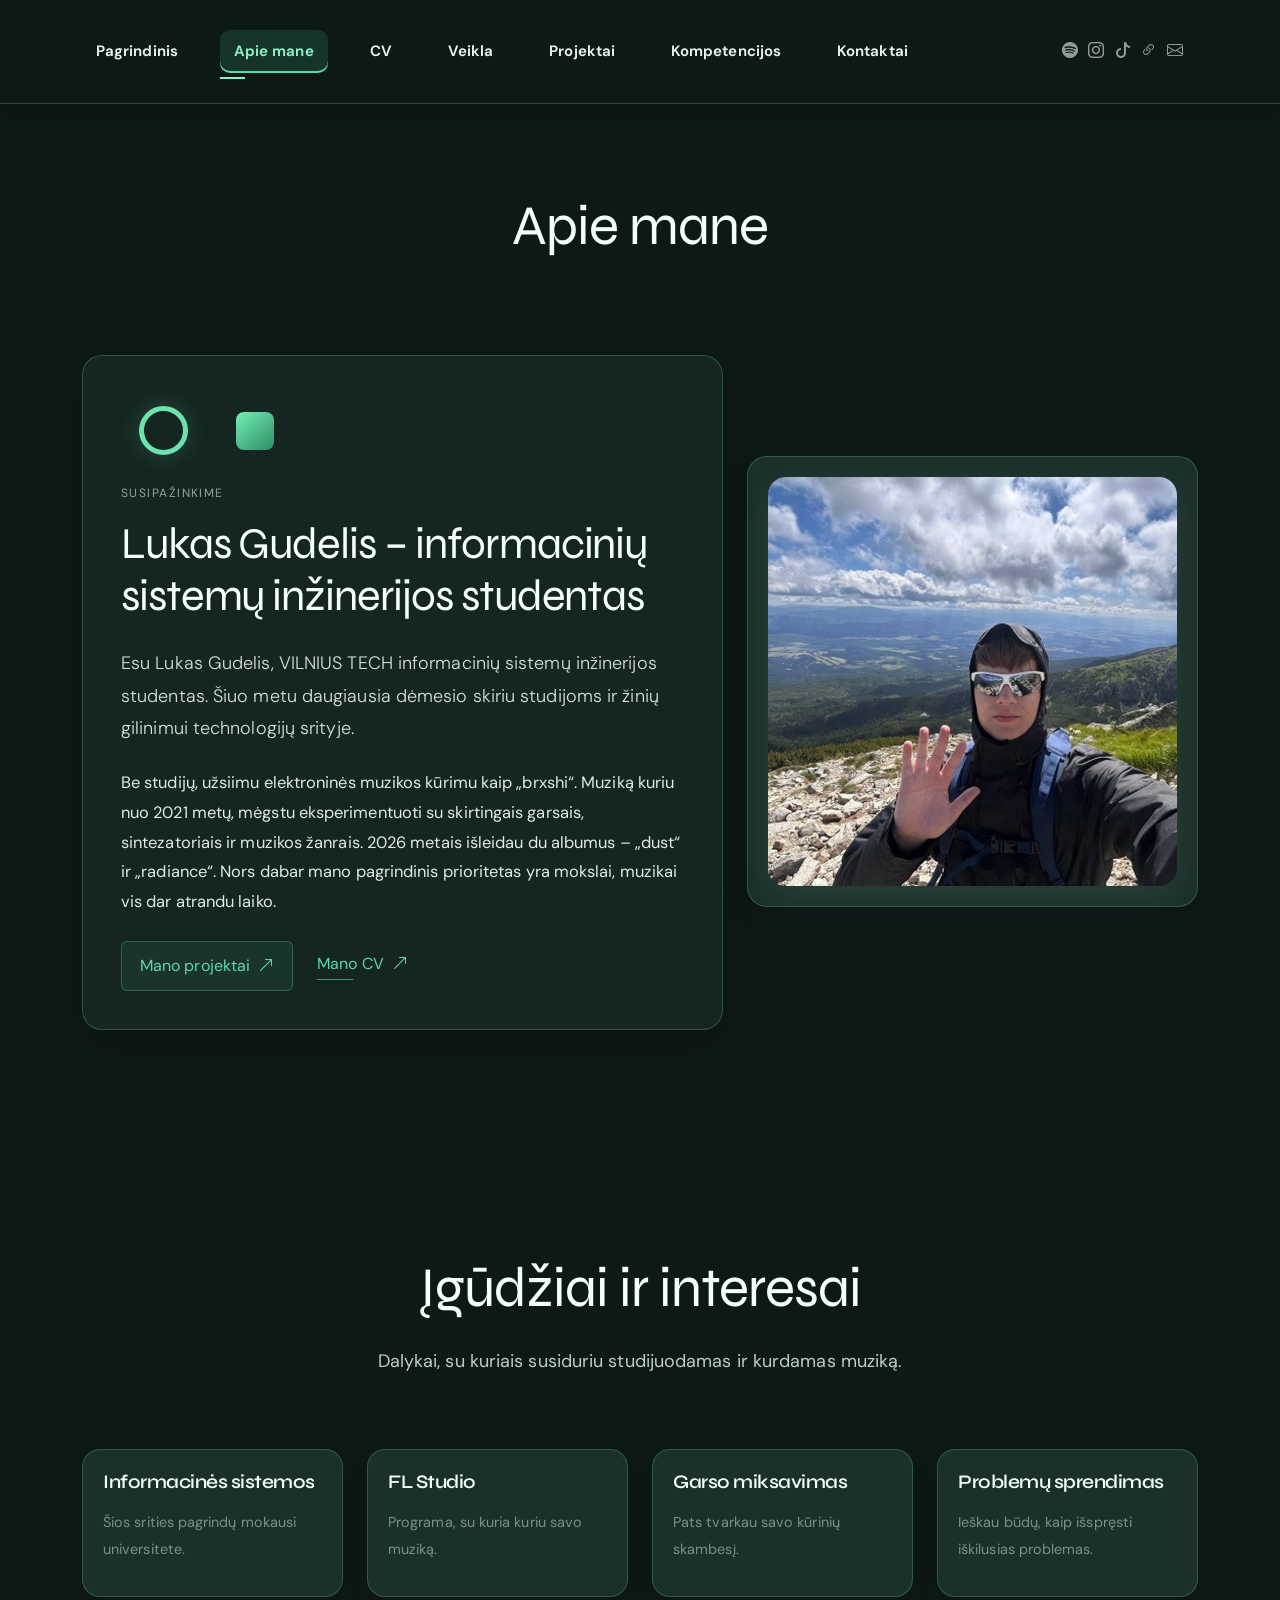
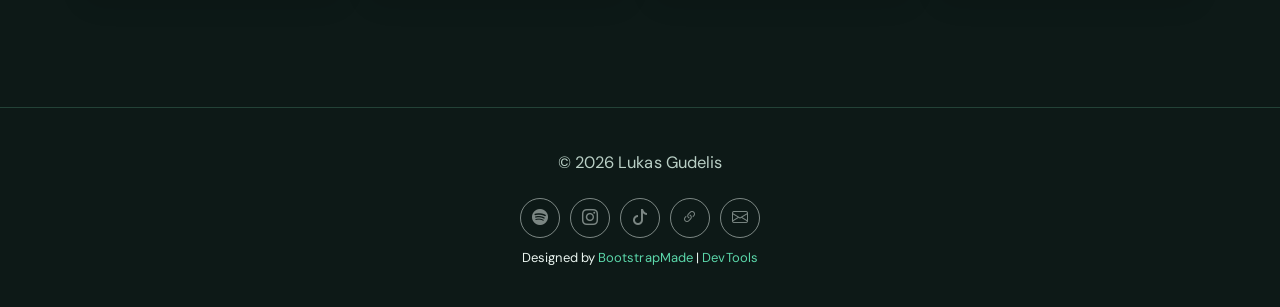
==== commit 5b6fd369: "bandymas taisyti buvo ne taip suveikusi kontaktu skiltyje esantis laukelis kur reikia parasyti savo " ====
--- a/about.html
+++ b/about.html
@@ -20,7 +20,7 @@
 <link href="assets/vendor/swiper/swiper-bundle.min.css" rel="stylesheet"/>
 <link href="assets/vendor/glightbox/css/glightbox.min.css" rel="stylesheet"/>
 <!-- Main CSS File -->
-<link href="assets/css/main.css" rel="stylesheet"/><link href="assets/css/custom.css" rel="stylesheet"/>
+<link href="assets/css/main.css?v=11.3" rel="stylesheet"/><link href="assets/css/custom.css?v=11.3" rel="stylesheet"/>
 <!-- =======================================================
   * Template Name: FolioOne
   * Template URL: https://bootstrapmade.com/folioone-bootstrap-portfolio-website-template/
--- a/assets/css/custom.css
+++ b/assets/css/custom.css
@@ -83,3 +83,80 @@
 /* Papildoma užduotis: dvi CSS figūros Apie mane puslapyje */
 .ld10-shapes{height:78px;position:relative;overflow:hidden;margin-bottom:8px}.ld10-orbit{position:absolute;left:18px;top:12px;width:49px;height:49px;border:5px solid #6de3ac;border-radius:50%;box-shadow:0 0 22px rgba(109,227,172,.2);animation:ld10-float 4s ease-in-out infinite}.ld10-diamond{position:absolute;left:115px;top:18px;width:38px;height:38px;background:linear-gradient(140deg,#74efb4,#2e8d65);border-radius:8px;animation:ld10-spin 8s linear infinite}@keyframes ld10-float{0%,100%{transform:translateY(0) scale(1)}50%{transform:translateY(-13px) scale(1.09)}}@keyframes ld10-spin{to{transform:rotate(360deg)}}
 @media(max-width:900px){.ld10-board{grid-template-columns:1fr}.ld10-card-list{grid-template-columns:repeat(2,minmax(0,1fr))}}@media(max-width:600px){.ld10-overview,.ld10-statistics{grid-template-columns:1fr}.ld10-card-list{grid-template-columns:1fr}.ld10-progress-top{flex-direction:column}.ld10-module{padding:65px 0}}@media(prefers-reduced-motion:reduce){.services-page .ld10-gradient-section,.ld10-orbit,.ld10-diamond{animation:none!important}.ld10-skill{transition:none}}
+
+
+/* LD10 FIX: unified site-wide green palette. Override FolioOne section presets. */
+:root {
+  --default-font:'DM Sans',sans-serif;
+  --heading-font:'Syne',sans-serif;
+  --nav-font:'DM Sans',sans-serif;
+  --background-color:#0d1917;
+  --default-color:#e9f4ef;
+  --heading-color:#f3fff9;
+  --accent-color:#5bd7aa;
+  --surface-color:#152622;
+  --contrast-color:#092219;
+  --nav-color:#e9f4ef;
+  --nav-hover-color:#8df2ca;
+  --nav-mobile-background-color:#152622;
+  --nav-dropdown-background-color:#10221c;
+  --nav-dropdown-color:#e9f4ef;
+  --nav-dropdown-hover-color:#8df2ca;
+}
+/* Main source of the mismatch: every inner page uses light-background. */
+body .light-background, body .dark-background,
+body section.light-background, body section.dark-background {
+  --background-color:#142620;
+  --default-color:#e9f4ef;
+  --heading-color:#f3fff9;
+  --surface-color:#1b302a;
+  --contrast-color:#092219;
+  --accent-color:#5bd7aa;
+}
+body .dark-background,body section.dark-background {--background-color:#10201b;--surface-color:#193029;}
+body {background:#0d1917;color:#e9f4ef;}
+body main,body .main,body footer,body .footer {color:var(--default-color);}
+body .section,body section {color:var(--default-color);}
+body .section-title h2,body .page-title h1 {color:#f3fff9;}
+body .section-title p,body .page-title p {color:#b9cfc5;}
+body .navmenu a,body .navmenu a:focus {font-family:'DM Sans',sans-serif;}
+body .navmenu a:hover,body .navmenu .active,body .navmenu .active:focus {color:#8df2ca;}
+body .navmenu .dropdown ul {background:#10221c;}
+body .navmenu .dropdown ul a {color:#e9f4ef;}
+body .navmenu .dropdown ul a:hover {color:#8df2ca;}
+body .footer,body #footer {background:#0d1917;border-top:1px solid rgba(126,228,184,.2);}
+body .footer .social-links a:hover {color:#092219;background:#5bd7aa;border-color:#5bd7aa;}
+/* Make sections that inherit FolioOne presets consistently green. */
+body .light-background {background-color:#142620;}
+body .dark-background {background-color:#10201b;}
+
+
+/* 11 LD: kontaktų forma. Visi stiliai išlaiko tamsiai žalią temą. */
+.cv-feedback-section {background:var(--background-color,#10201b);}
+.cv-feedback-panel {max-width:950px;margin:auto;padding:clamp(20px,4vw,42px);border:1px solid rgba(119,221,175,.25);border-radius:22px;background:#193029;box-shadow:0 14px 38px rgba(0,0,0,.17);}
+.cv-feedback-panel label {display:block;margin-bottom:8px;font-weight:650;color:#e9f4ef;font-family:'DM Sans',sans-serif;}
+.cv-feedback-panel .form-control {background:#10231e;color:#f3fff9;border:1px solid #406257;border-radius:11px;min-height:46px;padding:10px 13px;}
+.cv-feedback-panel .form-control::placeholder {color:#9cb7ac;}
+.cv-feedback-panel .form-control:focus {background:#10231e;color:#fff;border-color:#5bd7aa;box-shadow:0 0 0 3px rgba(91,215,170,.16);}
+.cv-feedback-panel .form-control.cv-invalid {border-color:#ff8585;}
+.cv-field-error {display:block;min-height:19px;margin-top:4px;color:#ffaaaa;font-size:.83rem;}
+.cv-rating-list {display:grid;gap:14px;margin-top:24px;}
+.cv-rating {background:#10251f;border:1px solid rgba(119,221,175,.17);padding:16px;border-radius:14px;}
+.cv-rating-control {display:flex;align-items:center;gap:10px;}
+.cv-rating-control input[type=range] {flex:1;min-width:0;accent-color:#5bd7aa;cursor:pointer;}
+.cv-rating-control output {font-size:1.15rem;font-weight:750;color:#8df2ca;min-width:20px;text-align:right;}
+.cv-rating-control span {color:#afc9be;}
+.cv-form-actions {display:flex;gap:12px;flex-wrap:wrap;margin-top:22px;}
+.cv-form-actions button {border:1px solid #5bd7aa;border-radius:12px;padding:11px 24px;background:#5bd7aa;color:#08241b;font-weight:700;transition:transform .2s,background .2s;}
+.cv-form-actions button:hover:not(:disabled) {background:#8df2ca;transform:translateY(-2px);}
+.cv-form-actions button:disabled {opacity:.38;cursor:not-allowed;}
+.cv-form-actions #cv-clear {background:transparent;color:#baf0d7;}
+.cv-form-hint {margin:14px 0 0;color:#b6cec3;font-size:.9rem;}
+.cv-feedback-result {margin-top:25px;border-top:1px solid rgba(119,221,175,.25);padding-top:24px;}
+.cv-feedback-result[hidden] {display:none!important;}
+.cv-feedback-result h3 {font-family:'Syne',sans-serif;color:#f3fff9;}
+.cv-feedback-result dl {display:grid;grid-template-columns:minmax(140px,1fr) 2fr;gap:10px 18px;overflow-wrap:anywhere;}
+.cv-feedback-result dt {color:#a8c9b9;font-weight:600;}
+.cv-feedback-result dd {color:#f3fff9;margin:0;}
+#cv-feedback-average {color:#8df2ca;font-size:1.12rem;font-weight:700;}
+@media(max-width:575px) {.cv-feedback-result dl {grid-template-columns:1fr;gap:3px;}.cv-feedback-result dd {margin-bottom:9px;}}
